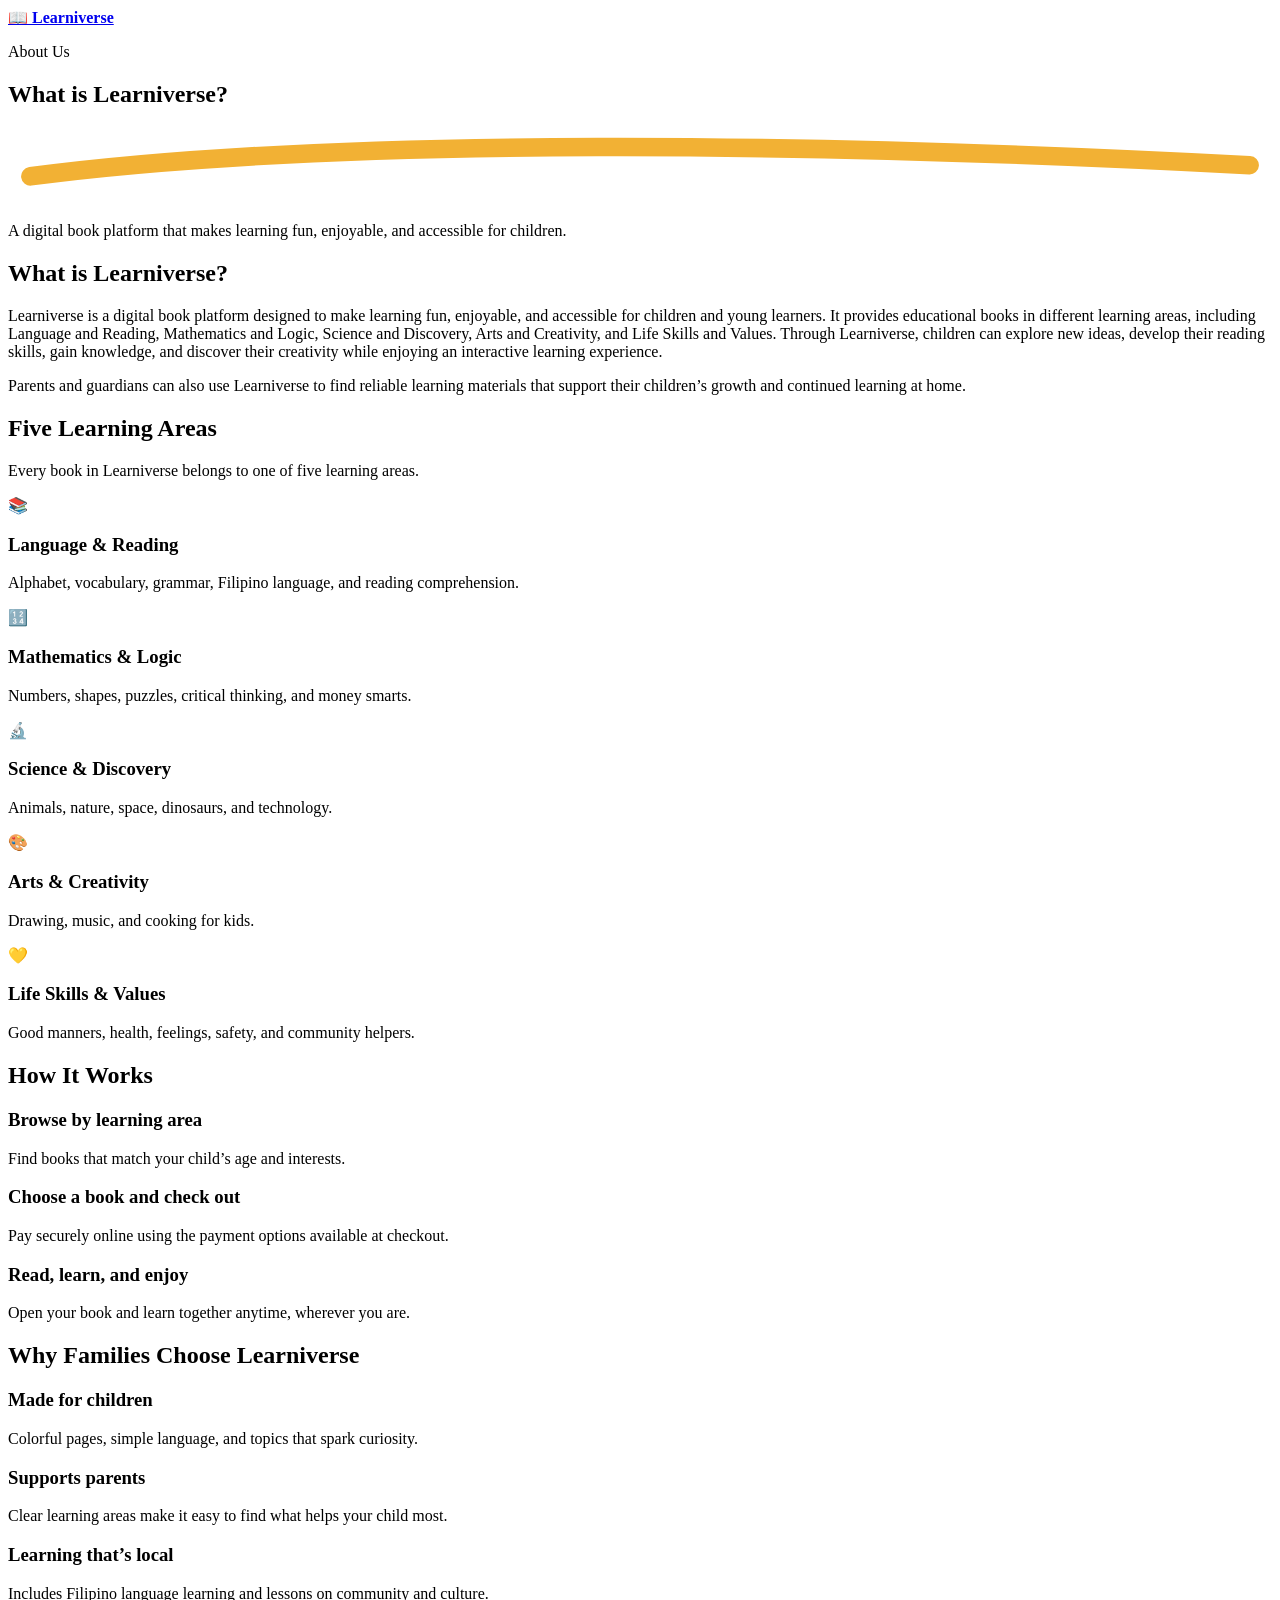
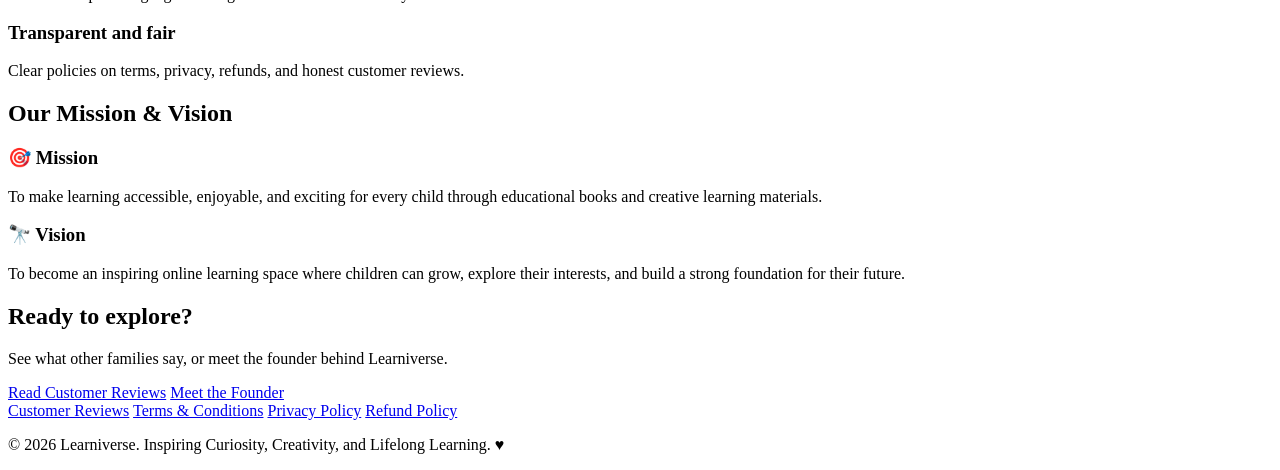
==== about-learniverse.html @ bcce8933 "Add files via upload" ====
<!DOCTYPE html>
<html lang="en">
<head>
  <meta charset="UTF-8">
  <meta name="viewport" content="width=device-width, initial-scale=1">
  <title>What is Learniverse – Learniverse</title>
  <meta name="description" content="A digital book platform that makes learning fun, enjoyable, and accessible for children.">
  <link rel="icon" type="image/png" href="../IMAGES/LOOGO.png">
  <link rel="preconnect" href="https://fonts.googleapis.com">
  <link href="https://fonts.googleapis.com/css2?family=Nunito:wght@500;700;800&family=Playfair+Display:wght@700;800&display=swap" rel="stylesheet">
   <link rel="stylesheet" href="../CSS/style.css">
   <link rel="stylesheet" href="../CSS/pages.css">
   
</head>
<body>

  <header class="topbar">
    <div class="nav-pill">
      <a href="profile.html" class="brand">
        <img src="../IMAGES/LOOGO.png" alt="Learniverse logo"
             onerror="this.replaceWith(Object.assign(document.createElement('span'),{className:'fallback',textContent:'📖'}))">
        <strong>Learniverse</strong>
      </a>
    </div>
    </div>
  </header>

  <main class="wrap">
    <section class="hero">
      <p class="eyebrow">About Us</p>
      <h1>What is Learniverse?</h1>
      <svg class="swoosh" viewBox="0 0 340 20" aria-hidden="true"><path d="M6 13 C 90 2, 220 4, 334 10" stroke="#f2b134" stroke-width="5" fill="none" stroke-linecap="round"/></svg>
      <p class="lead">A digital book platform that makes learning fun, enjoyable, and accessible for children.</p>
      
    </section>

    <section class="card">
      <h2>What is Learniverse?</h2>
      <p>
        Learniverse is a digital book platform designed to make learning fun, enjoyable, and 
    accessible for children and young learners. It provides educational books in different 
    learning areas, including Language and Reading, Mathematics and Logic, Science and 
    Discovery, Arts and Creativity, and Life Skills and Values. Through Learniverse, 
    children can explore new ideas, develop their reading skills, gain knowledge, and 
    discover their creativity while enjoying an interactive learning experience.
      </p>
      <p>
        Parents and guardians can also use Learniverse to find reliable learning materials that support their
        children’s growth and continued learning at home.
      </p>
    </section>

    <section class="card">
      <h2>Five Learning Areas</h2>
      <p>Every book in Learniverse belongs to one of five learning areas.</p>
      <div class="grid">
        <div class="tile" style="--c:#ff7a59"><span class="ico">📚</span><h3>Language &amp; Reading</h3><p>Alphabet, vocabulary, grammar, Filipino language, and reading comprehension.</p></div>
        <div class="tile" style="--c:#f2b134"><span class="ico">🔢</span><h3>Mathematics &amp; Logic</h3><p>Numbers, shapes, puzzles, critical thinking, and money smarts.</p></div>
        <div class="tile" style="--c:#0f8b8d"><span class="ico">🔬</span><h3>Science &amp; Discovery</h3><p>Animals, nature, space, dinosaurs, and technology.</p></div>
        <div class="tile" style="--c:#0b3a42"><span class="ico">🎨</span><h3>Arts &amp; Creativity</h3><p>Drawing, music, and cooking for kids.</p></div>
        <div class="tile" style="--c:#3fbf9f"><span class="ico">💛</span><h3>Life Skills &amp; Values</h3><p>Good manners, health, feelings, safety, and community helpers.</p></div>
      </div>
    </section>

    <section class="card">
      <h2>How It Works</h2>
      <div class="steps">
        <div class="step"><div><h3>Browse by learning area</h3><p>Find books that match your child’s age and interests.</p></div></div>
        <div class="step"><div><h3>Choose a book and check out</h3><p>Pay securely online using the payment options available at checkout.</p></div></div>
        <div class="step"><div><h3>Read, learn, and enjoy</h3><p>Open your book and learn together anytime, wherever you are.</p></div></div>
      </div>
    </section>

    <section class="card">
      <h2>Why Families Choose Learniverse</h2>
      <div class="two">
        <div class="box"><h3>Made for children</h3><p>Colorful pages, simple language, and topics that spark curiosity.</p></div>
        <div class="box"><h3>Supports parents</h3><p>Clear learning areas make it easy to find what helps your child most.</p></div>
        <div class="box"><h3>Learning that’s local</h3><p>Includes Filipino language learning and lessons on community and culture.</p></div>
        <div class="box"><h3>Transparent and fair</h3><p>Clear policies on terms, privacy, refunds, and honest customer reviews.</p></div>
      </div>
    </section>

    <section class="card">
      <h2>Our Mission &amp; Vision</h2>
      <div class="two">
        <div class="box"><h3>🎯 Mission</h3><p>To make learning accessible, enjoyable, and exciting for every child through educational books and creative learning materials.</p></div>
        <div class="box"><h3>🔭 Vision</h3><p>To become an inspiring online learning space where children can grow, explore their interests, and build a strong foundation for their future.</p></div>
      </div>
    </section>

    <section class="card cta">
      <h2>Ready to explore?</h2>
      <p>See what other families say, or meet the founder behind Learniverse.</p>
      <a class="btn primary" href="reviews.html">Read Customer Reviews</a>
      <a class="btn soft" href="profile.html">Meet the Founder</a>
    </section>

  </main>

  <footer class="site-footer">
    <div class="foot-links">
      <a href="reviews.html">Customer Reviews</a>
      <a href="terms.html">Terms &amp; Conditions</a>
      <a href="privacy.html">Privacy Policy</a>
      <a href="refund.html">Refund Policy</a>
    </div>
    <p>© 2026 Learniverse. Inspiring Curiosity, Creativity, and Lifelong Learning. ♥</p>
  </footer>
 <script src="../JS/auth.js"></script>
</body>
</html>
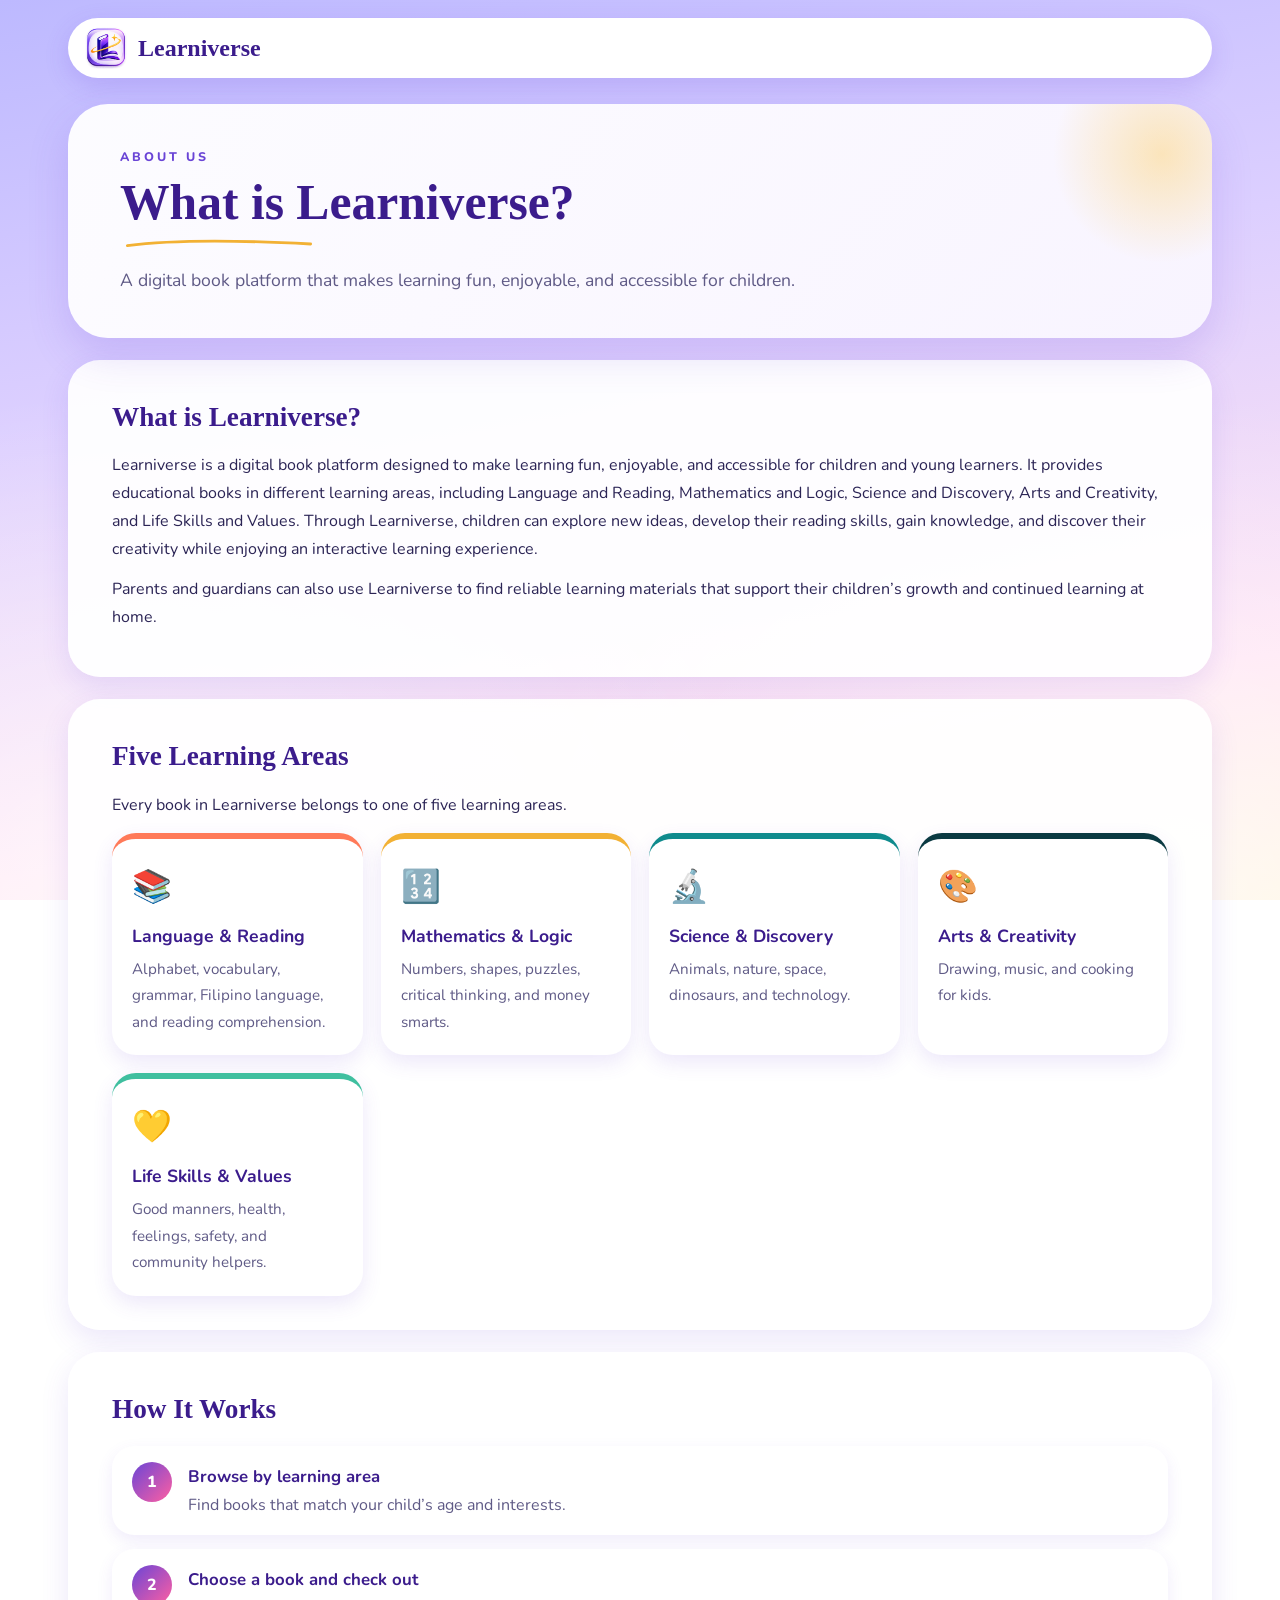
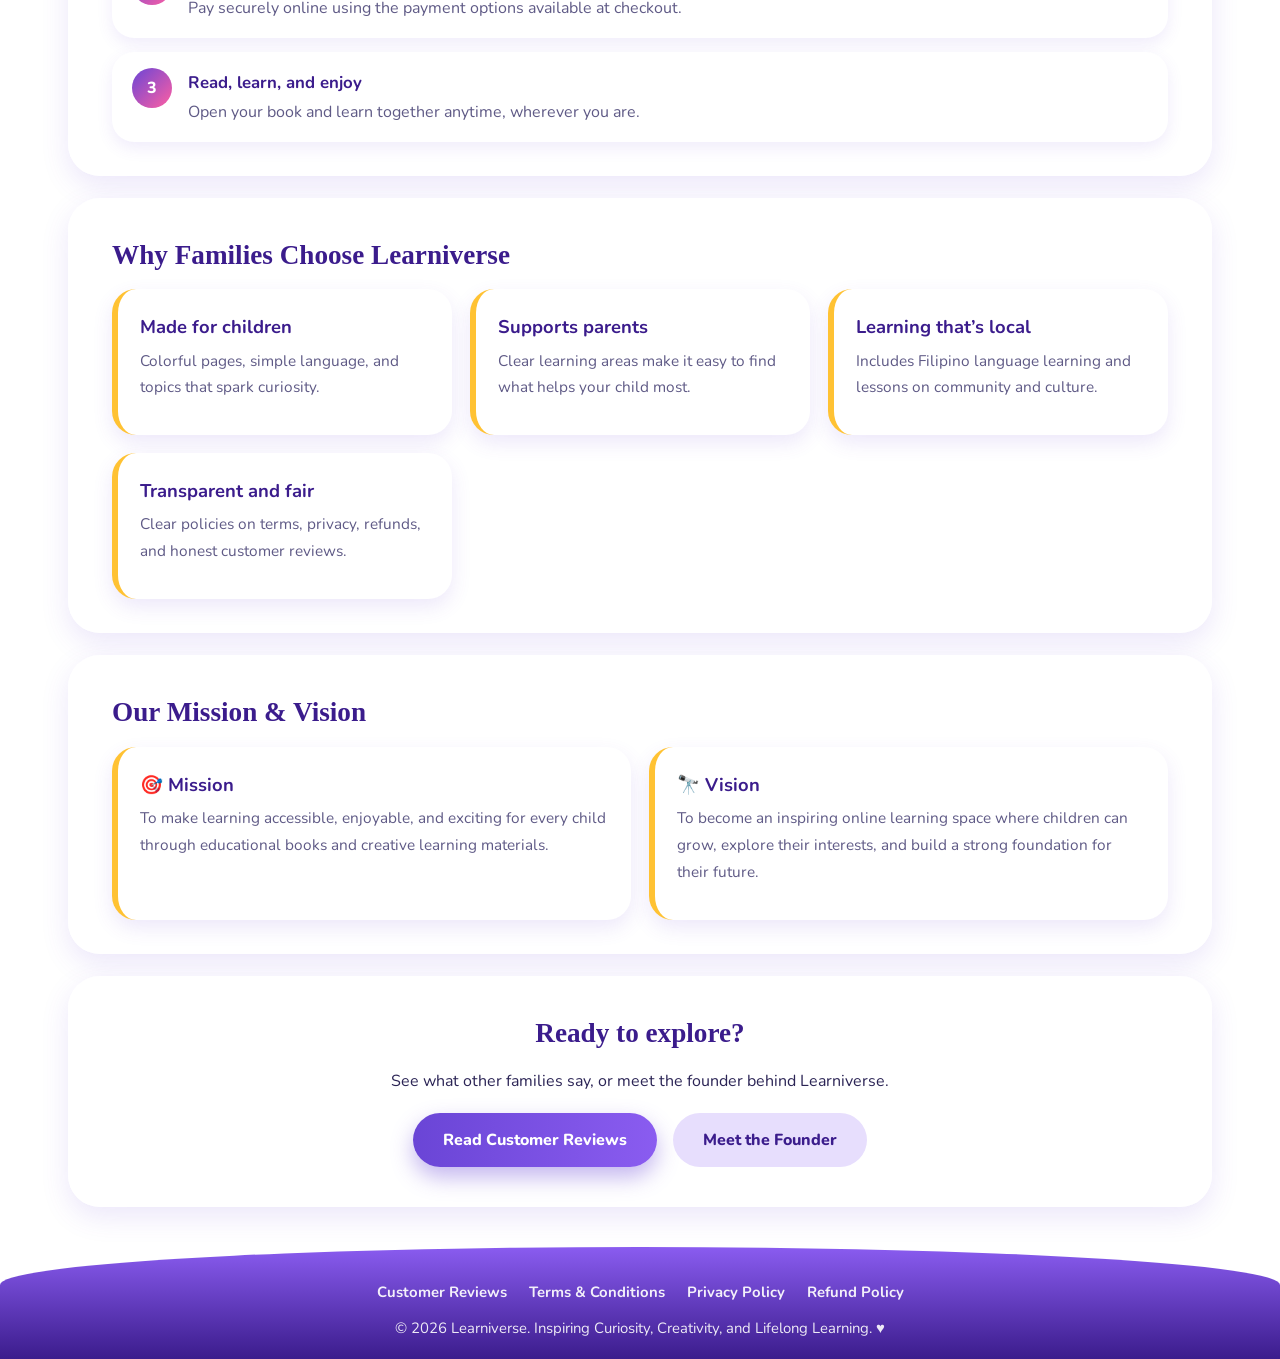
==== commit b450dab1: "Refactor HTML structure and resource paths Updated the HTML structure and paths for resources in the" ====
--- a/about-learniverse.html
+++ b/about-learniverse.html
@@ -5,19 +5,18 @@
   <meta name="viewport" content="width=device-width, initial-scale=1">
   <title>What is Learniverse – Learniverse</title>
   <meta name="description" content="A digital book platform that makes learning fun, enjoyable, and accessible for children.">
-  <link rel="icon" type="image/png" href="../IMAGES/LOOGO.png">
+  <link rel="icon" href="LOOGO.png">
   <link rel="preconnect" href="https://fonts.googleapis.com">
   <link href="https://fonts.googleapis.com/css2?family=Nunito:wght@500;700;800&family=Playfair+Display:wght@700;800&display=swap" rel="stylesheet">
-   <link rel="stylesheet" href="../CSS/style.css">
-   <link rel="stylesheet" href="../CSS/pages.css">
-   
+  <link rel="stylesheet" href="style.css">
+  <link rel="stylesheet" href="pages.css">
 </head>
 <body>
 
   <header class="topbar">
     <div class="nav-pill">
       <a href="profile.html" class="brand">
-        <img src="../IMAGES/LOOGO.png" alt="Learniverse logo"
+        <img src="LOOGO.png" alt="Learniverse logo"
              onerror="this.replaceWith(Object.assign(document.createElement('span'),{className:'fallback',textContent:'📖'}))">
         <strong>Learniverse</strong>
       </a>
@@ -107,6 +106,6 @@
     </div>
     <p>© 2026 Learniverse. Inspiring Curiosity, Creativity, and Lifelong Learning. ♥</p>
   </footer>
- <script src="../JS/auth.js"></script>
+ <script src="auth.js"></script>
 </body>
-</html>+</html>
--- a/style.css
+++ b/style.css
@@ -0,0 +1,448 @@
+:root {
+  --deep: #3b1c8c;
+  --purple: #6a45d6;
+  --violet: #7c4ddb;
+  --lav: #e7defd;
+  --lav2: #f3eeff;
+  --text: #2b2455;
+  --muted: #6d5a86;
+  --yellow: #ffc233;
+  --pink: #ff5fa2;
+}
+
+* { box-sizing: border-box; }
+html { scroll-behavior: smooth; }
+
+body {
+  margin: 0; min-height: 100vh;
+  display: flex; flex-direction: column;
+  font-family: "Nunito", "Trebuchet MS", "Segoe UI", Arial, sans-serif;
+  color: var(--text); line-height: 1.6;
+  background:
+    radial-gradient(ellipse at 10% 100%, #ffffffaa 0, transparent 40%),
+    radial-gradient(ellipse at 90% 100%, #ffffffaa 0, transparent 40%),
+    linear-gradient(170deg, #bdb9ff 0%, #dccfff 38%, #ffe3f3 78%, #fff1d9 100%);
+  background-attachment: fixed;
+  overflow-x: hidden;
+}
+svg { fill: none; stroke: currentColor; stroke-width: 2; stroke-linecap: round; stroke-linejoin: round; }
+
+/* ===== Top bar ===== */
+.topbar { display: flex; align-items: center; gap: 18px; max-width: 1400px; width: 100%; margin: 18px auto 0; padding: 0 18px; }
+.nav-pill {
+  flex: 1; display: flex; align-items: center; justify-content: space-between; gap: 14px;
+  background: #fff; border-radius: 999px; padding: 8px 26px 8px 18px;
+  box-shadow: 0 8px 24px rgba(106, 69, 214, .18);
+}
+.brand { display: flex; align-items: center; gap: 12px; text-decoration: none; color: var(--deep); }
+.brand img { height: 52px; width: auto; }
+.logo-fallback { font-size: 2.2rem; }
+.brand-text { display: flex; flex-direction: column; line-height: 1.1; }
+.brand-text strong { font-size: 1.7rem; font-weight: 800; color: var(--deep); }
+.brand-text small { font-size: .8rem; font-weight: 700; color: var(--purple); }
+.brand-text i { font-style: normal; margin: 0 3px; color: var(--muted); }
+
+
+/* ===== Main Navigation ===== */
+.tabs {
+  display: flex;
+  align-items: center;
+  gap: 4px;
+}
+
+.tabs a {
+  display: flex;
+  align-items: center;
+  justify-content: center;
+  text-decoration: none;
+  font: inherit;
+  font-weight: 800;
+  font-size: .98rem;
+  color: var(--deep);
+  padding: 12px 18px;
+  border-radius: 999px;
+  transition: background .2s, transform .15s;
+  white-space: nowrap;
+}
+
+.tabs a:hover {
+  background: var(--lav2);
+  transform: translateY(-1px);
+}
+
+.tabs a.active {
+  background: var(--lav);
+  color: var(--purple);
+}
+
+
+.avatar-btn {
+  flex: 0 0 auto; width: 66px; height: 66px; border-radius: 50%; cursor: pointer;
+  border: 6px solid #cdc2ff; background: var(--purple); color: #fff;
+  display: flex; align-items: center; justify-content: center;
+  box-shadow: 0 8px 20px rgba(106, 69, 214, .3);
+}
+.avatar-btn svg { width: 28px; height: 28px; fill: #fff; }
+
+/* ===== Stage + cards ===== */
+.stage { position: relative; flex: 1; max-width: 1400px; width: 100%; margin: 26px auto 0; padding: 0 56px; }
+
+.panel {
+  display: none; position: relative; z-index: 2;
+  min-height: 540px;
+  background: linear-gradient(135deg, #ffffffee, #f7f1ffee);
+  border-radius: 46px; padding: 44px 64px 74px;
+  box-shadow: 0 18px 44px rgba(106, 69, 214, .2);
+}
+.panel.active { display: block; animation: slideIn .5s ease; }
+.panel.back.active { animation: slideBack .5s ease; }
+@keyframes slideIn   { from { opacity: 0; transform: translateX(46px); }  to { opacity: 1; transform: none; } }
+@keyframes slideBack { from { opacity: 0; transform: translateX(-46px); } to { opacity: 1; transform: none; } }
+
+h1, h2, h3 { color: var(--deep); margin: 0; }
+h2 { font-size: 2.3rem; font-weight: 800; }
+.swoosh { display: block; width: 300px; max-width: 80%; height: 18px; stroke: none; margin: -4px 0 14px 8px; }
+.swoosh.sm { width: 170px; margin-bottom: 18px; }
+.intro { color: var(--muted); font-size: 1.08rem; margin: 0 0 22px; max-width: 640px; }
+
+/* ===== Home ===== */
+.panel.home { padding-left: 175px; padding-right: 28px; }
+.home-grid { display: grid; grid-template-columns: minmax(0, 1fr) 530px; gap: 10px; align-items: center; }
+.hello {
+  display: inline-block; margin: 0 0 6px; padding: 8px 22px; border-radius: 999px;
+  background: linear-gradient(90deg, #e4d9ff, #f3ecff);
+  font-size: 1.5rem; font-weight: 800; color: var(--deep);
+  box-shadow: 0 6px 14px rgba(106, 69, 214, .15);
+}
+.wave { display: inline-block; transform-origin: 70% 70%; animation: wave 2.4s ease-in-out infinite; }
+@keyframes wave { 0%,60%,100% { transform: rotate(0); } 10%,30% { transform: rotate(16deg); } 20%,40% { transform: rotate(-10deg); } 50% { transform: rotate(8deg); } }
+
+/* UNIQUE NAME DESIGN */
+.home-text h1 {
+  display: inline-block;
+  position: relative;
+  white-space: normal;
+  font-size: clamp(2.2rem, 3.5vw, 3.5rem);
+  font-weight: 900;
+  line-height: 1.15;
+  letter-spacing: -1.5px;
+  margin: 10px 0 20px;
+
+  background: linear-gradient(
+    110deg,
+    #35147e,
+    #7143db,
+    #a35bea
+  );
+
+  -webkit-background-clip: text;
+  background-clip: text;
+  color: transparent;
+
+  filter: drop-shadow(2px 3px 2px #6a45d620);
+}
+
+.home-text h1::after {
+  content: "";
+  position: absolute;
+  bottom: -12px;
+  left: 0;
+  width: 75%;
+  height: 6px;
+  border-radius: 20px;
+  background: linear-gradient(
+    90deg,
+    #ffc233,
+    #ff8bba,
+    transparent
+  );
+}
+.pill-row { display: flex; align-items: center; flex-wrap: wrap; gap: 14px; margin: 6px 0 18px; }
+.founder {
+  display: inline-flex; align-items: center; gap: 10px; margin: 0;
+  background: linear-gradient(90deg, #5b34c9, #8b5cf0); color: #fff;
+  padding: 10px 22px; border-radius: 999px; font-weight: 800; font-size: 1.05rem;
+  box-shadow: 0 8px 18px rgba(106, 69, 214, .35);
+}
+.founder svg { width: 22px; height: 22px; fill: #fff; stroke: #fff; }
+.place { margin: 0; font-weight: 700; color: var(--purple); }
+
+/* UNIQUE LEARNIVERSE DESCRIPTION CARD */
+.about {
+  position: relative;
+  font-size: 1.08rem;
+  line-height: 1.9;
+  color: #40336d;
+
+  max-width: 580px;
+  margin: 18px 0 18px;
+  padding: 22px 25px 22px 30px;
+
+  background: linear-gradient(
+    135deg,
+    #ffffffed,
+    #f1eaffed
+  );
+
+  border-left: 6px solid #8054e8;
+  border-radius: 8px 24px 24px 8px;
+
+  box-shadow:
+    0 8px 25px rgba(106, 69, 214, .12),
+    inset 0 0 15px rgba(255, 255, 255, .8);
+
+  transition: transform .3s ease, box-shadow .3s ease;
+}
+
+.about:hover {
+  transform: translateY(-4px);
+  box-shadow: 0 14px 30px rgba(106, 69, 214, .2);
+}
+.script {
+  display: flex; align-items: center; gap: 10px; margin: 0; padding-top: 14px;
+  border-top: 2px solid #e4dcf7; max-width: 560px;
+  font-family: "Dancing Script", "Brush Script MT", "Segoe Script", cursive;
+  font-size: 1.7rem; color: var(--purple); white-space: nowrap;
+}
+.script svg { width: 34px; height: 34px; flex: 0 0 auto; }
+
+/* photo area */
+.photo-stage { position: relative; display: flex; align-items: center; justify-content: center; min-height: 380px; }
+.ring-outer {
+  flex: 0 0 auto; aspect-ratio: 1; width: 310px; height: 310px; border-radius: 50%; padding: 14px;
+  background: #fff; border: 4px solid #d7c7ff; box-shadow: 0 0 0 10px #efe7ff, 0 16px 36px rgba(106, 69, 214, .3);
+  animation: floaty 5s ease-in-out infinite;
+}
+.ring-inner { width: 100%; height: 100%; border-radius: 50%; padding: 7px; background: conic-gradient(#8b5cf0, #c7a6ff, #6a45d6, #b58cff, #8b5cf0); animation: spin 10s linear infinite; }
+.photo { display: block; width: 100%; height: 100%; object-fit: cover; border-radius: 50%; border: 5px solid #fff; animation: spinRev 10s linear infinite; }
+.photo.fallback { display: flex; align-items: center; justify-content: center; font-size: 6rem; background: linear-gradient(135deg, #e7defd, #ffe3f3); }
+@keyframes spin    { to { transform: rotate(360deg); } }
+@keyframes spinRev { to { transform: rotate(-360deg); } }
+@keyframes floaty  { 0%,100% { transform: translateY(0); } 50% { transform: translateY(-10px); } }
+
+.cap { position: absolute; width: 150px; top: -30px; left: 2%; z-index: 4; stroke: none; fill: none; transform: rotate(-8deg); animation: floaty 4.5s ease-in-out infinite; }
+.plane { position: absolute; width: 110px; top: -14px; right: 0; z-index: 4; animation: fly 5s ease-in-out infinite; }
+@keyframes fly { 0%,100% { transform: translate(0,0) rotate(-4deg); } 50% { transform: translate(10px,-12px) rotate(4deg); } }
+
+.star { position: absolute; width: 30px; height: 30px; fill: var(--yellow); stroke: none; animation: twinkle 3s ease-in-out infinite; z-index: 3; }
+.s1 { top: 4%; left: 0; } .s2 { top: 22%; right: 20%; width: 22px; height: 22px; animation-delay: -1s; }
+.s3 { bottom: 8%; left: 6%; width: 36px; height: 36px; animation-delay: -2s; } .s4 { bottom: 4%; right: 32%; width: 20px; height: 20px; animation-delay: -.5s; }
+@keyframes twinkle { 0%,100% { transform: scale(.7) rotate(0); opacity: .5; } 50% { transform: scale(1.2) rotate(45deg); opacity: 1; } }
+
+.chips { display: flex; flex-direction: column; gap: 14px; z-index: 5; margin-left: 22px; }
+.chip {
+  white-space: nowrap; display: flex; align-items: center; gap: 12px; background: #fff; color: var(--deep);
+  padding: 11px 20px; border-radius: 999px; font-weight: 800; font-size: .98rem;
+  box-shadow: 0 8px 18px rgba(106, 69, 214, .22); animation: bob 4.5s ease-in-out infinite;
+}
+.chip:nth-child(2) { animation-delay: -1.5s; } .chip:nth-child(3) { animation-delay: -3s; }
+.chip svg { width: 26px; height: 26px; color: var(--purple); fill: #d8c9ff; }
+@keyframes bob { 0%,100% { transform: translateX(0); } 50% { transform: translateX(-8px); } }
+
+/* ===== Other pages ===== */
+.cards { display: grid; gap: 18px; }
+.cards.five { grid-template-columns: repeat(auto-fit, minmax(190px, 1fr)); }
+.cards.four { grid-template-columns: repeat(auto-fit, minmax(220px, 1fr)); }
+.cards article {
+  background: #fff; border-radius: 26px; padding: 22px 20px; border-top: 6px solid var(--c, var(--purple));
+  box-shadow: 0 10px 22px rgba(106, 69, 214, .13); transition: transform .2s, box-shadow .2s;
+}
+.cards article:hover { transform: translateY(-6px); box-shadow: 0 16px 28px rgba(106, 69, 214, .22); }
+.ico { display: block; font-size: 2.2rem; margin-bottom: 6px; }
+.cards h3, .box h3 { font-size: 1.15rem; margin-bottom: 4px; }
+.cards p, .box p { margin: 0; color: var(--muted); font-size: .96rem; }
+
+.timeline { display: grid; gap: 16px; max-width: 680px; }
+.tl { display: flex; gap: 16px; align-items: center; background: #fff; border-radius: 24px; padding: 16px 20px; box-shadow: 0 8px 18px rgba(106, 69, 214, .12); }
+.tl-dot { flex: 0 0 auto; width: 42px; height: 42px; border-radius: 50%; background: linear-gradient(135deg, #7c4ddb, #ff5fa2); color: #fff; font-weight: 800; display: flex; align-items: center; justify-content: center; }
+.tl h3 { font-size: 1.1rem; } .tl p { margin: 0; color: var(--muted); }
+
+.two-col { display: grid; grid-template-columns: repeat(auto-fit, minmax(280px, 1fr)); gap: 20px; }
+.box { background: #fff; border-radius: 28px; padding: 26px; box-shadow: 0 10px 22px rgba(106, 69, 214, .13); border-left: 6px solid var(--yellow); }
+
+.panel.contact { text-align: center; }
+.panel.contact .swoosh { margin-left: auto; margin-right: auto; }
+.panel.contact .intro { margin-left: auto; margin-right: auto; }
+
+/* ===== Buttons ===== */
+.btn {
+  display: inline-flex; align-items: center; justify-content: center; gap: 10px; cursor: pointer;
+  border: 0; font: inherit; font-weight: 800; font-size: 1.15rem; text-decoration: none;
+  padding: 14px 36px; border-radius: 999px; transition: transform .15s, box-shadow .2s;
+}
+.btn svg { width: 22px; height: 22px; }
+.btn:hover { transform: translateY(-2px); }
+.btn.primary { background: linear-gradient(90deg, #6a3fd6, #8d5cf5); color: #fff; box-shadow: 0 10px 22px rgba(106, 69, 214, .4); }
+.btn.soft { background: var(--lav); color: var(--deep); }
+.btn:disabled { opacity: .45; cursor: default; transform: none; }
+.panel.contact .btn { margin: 6px; }
+
+/* ===== Controls ===== */
+.controls {
+  position: sticky; bottom: 14px; z-index: 6;
+  display: flex; align-items: center; justify-content: space-between; gap: 16px;
+  max-width: 1260px; width: calc(100% - 36px); margin: -46px auto 0;
+  background: #fff; border-radius: 40px; padding: 16px 38px;
+  box-shadow: 0 14px 34px rgba(106, 69, 214, .28);
+}
+.mid { display: flex; flex-direction: column; align-items: center; gap: 4px; }
+.dots { display: flex; align-items: center; }
+.dots button {
+  position: relative; width: 14px; height: 14px; padding: 0; border: 0; border-radius: 50%;
+  background: #cfc8e4; cursor: pointer; margin-right: 46px; transition: transform .2s, background .3s;
+}
+.dots button:last-child { margin-right: 0; }
+.dots button:not(:last-child)::after { content: ""; position: absolute; left: 100%; top: 50%; width: 46px; height: 3px; margin-top: -1.5px; background: #ddd7ee; }
+.dots button.done { background: var(--violet); }
+.dots button.done::after { background: var(--violet); }
+.dots button.current { background: var(--purple); transform: scale(1.5); }
+.counter { font-weight: 800; color: var(--deep); font-size: 1.05rem; }
+
+/* ===== Footer ===== */
+.site-footer {
+  position: relative; margin-top: 30px; padding: 30px 16px 16px; text-align: center; color: #fff; font-size: .95rem;
+  background: linear-gradient(180deg, #8a5cf0, #5b2fc9);
+  border-radius: 50% 50% 0 0 / 38px 38px 0 0;
+}
+.site-footer p { margin: 0; }
+.foot-book { position: absolute; top: -18px; left: 50%; transform: translateX(-50%); font-size: 1.8rem; background: #fff; border-radius: 50%; width: 46px; height: 46px; display: flex; align-items: center; justify-content: center; box-shadow: 0 6px 14px rgba(0,0,0,.2); }
+
+
+/* ===== Decorations ===== */
+.castle {
+    position: absolute;
+    left: 6px;
+    top: 38px;
+    width: 120px;
+    z-index: 1;
+    opacity: .5;
+}
+
+/* Boy and Girl inside the white panel */
+.kid {
+    position: absolute;
+    z-index: 4;
+    bottom: 70px;
+    height: auto;
+    object-fit: contain;
+    pointer-events: none;
+    transition: opacity .3s;
+}
+
+/* Boy - Left Side */
+.boy {
+    left: 60px;
+    width: 190px;
+}
+
+/* Girl - Right Side */
+.girl {
+    right: 60px;
+    width: 200px;
+}
+
+/* Hide characters on other pages */
+.stage:has(.panel.home:not(.active)) .castle,
+.stage:has(.panel.home:not(.active)) .kid {
+    opacity: 0;
+}
+
+/* Keep characters visible on smaller screens */
+@media (max-width: 1080px) {
+    .kid {
+        display: block;
+    }
+
+    .boy {
+        width: 125px;
+        left: -5px;
+    }
+
+    .girl {
+        width: 145px;
+        right: -5px;
+    }
+}
+
+
+/* ===== Small screens ===== */
+@media (max-width: 1080px) {
+  .home-text h1, .script { white-space: normal; }
+  .panel.home { padding-left: 32px; padding-right: 32px; }
+  .home-grid { grid-template-columns: 1fr; text-align: center; }
+  .tabs a {
+  padding: 9px 10px;
+  font-size: .85rem;
+}
+  .stage { padding: 0 20px; }
+  .panel { padding: 36px 32px 70px; }
+  .kid {
+    display: block;
+    bottom: 70px;
+}
+
+.boy {
+    width: 110px;
+    left: 10px;
+}
+
+.girl {
+    width: 120px;
+    right: 10px;
+}
+
+.castle {
+    display: none;
+}
+}
+@media (max-width: 820px) {
+  .home-grid { grid-template-columns: 1fr; text-align: center; }
+  .pill-row, .script { justify-content: center; }
+  .about, .script { margin-left: auto; margin-right: auto; }
+  .swoosh { margin-left: auto; margin-right: auto; }
+  .chips { margin-left: 0; flex-direction: row; flex-wrap: wrap; justify-content: center; margin-top: 18px; }
+  .photo-stage { flex-direction: column; min-height: 0; }
+  .ring-outer { width: 260px; height: 260px; }
+  .cap { width: 110px; left: 12%; } .plane { width: 80px; right: 4%; }
+  .brand-text small { display: none; }
+}
+@media (max-width: 560px) {
+  .topbar { gap: 8px; padding: 0 10px; }
+  .avatar-btn { display: none; }
+  .nav-pill { padding: 6px 12px; }
+  .brand-text strong { font-size: 1.25rem; }
+  .brand img { height: 38px; }
+  .panel { padding: 28px 18px 66px; border-radius: 32px; }
+  .controls { padding: 12px 14px; }
+  .btn { padding: 12px 20px; font-size: 1rem; }
+  .dots button { margin-right: 18px; } .dots button:not(:last-child)::after { width: 18px; }
+  .tabs {
+  flex-wrap: wrap;
+  justify-content: center;
+}
+
+.tabs a {
+  font-size: .75rem;
+  padding: 7px 9px;
+}
+}
+@media (prefers-reduced-motion: reduce) { * { animation: none !important; } }
+
+@media (max-width: 820px) {
+  .home-text h1 {
+    font-size: 2.3rem;
+    text-align: center;
+  }
+
+  .home-text h1::after {
+    left: 50%;
+    transform: translateX(-50%);
+  }
+
+  .about {
+    text-align: left;
+    font-size: 1rem;
+    padding: 18px 20px;
+    line-height: 1.8;
+  }
+}
--- a/pages.css
+++ b/pages.css
@@ -0,0 +1,740 @@
+
+:root {
+  --deep: #3b1c8c;
+  --purple: #6a45d6;
+  --violet: #7c4ddb;
+  --lav: #e7defd;
+  --lav2: #f3eeff;
+  --text: #2b2455;
+  --muted: #5f5a86;
+  --yellow: #ffc233;
+  --pink: #ff5fa2;
+
+  /* Additional theme variables */
+  --teal: #6a45d6;
+  --teal2: #7c4ddb;
+  --tint: #e7defd;
+  --tint2: #f3eeff;
+  --gold: #ffc233;
+  --coral: #ff5fa2;
+  --line: #e4dcf7;
+}
+
+* {
+  box-sizing: border-box;
+}
+
+html {
+  scroll-behavior: smooth;
+  scroll-padding-top: 24px;
+}
+
+body {
+  margin: 0;
+  min-height: 100vh;
+  display: flex;
+  flex-direction: column;
+  font-family: "Nunito", "Trebuchet MS", "Segoe UI", Arial, sans-serif;
+  color: var(--text);
+  line-height: 1.75;
+  background:
+    radial-gradient(ellipse at 10% 100%, #ffffffaa 0, transparent 40%),
+    radial-gradient(ellipse at 90% 100%, #ffffffaa 0, transparent 40%),
+    linear-gradient(170deg, #bdb9ff 0%, #dccfff 38%, #ffe3f3 78%, #fff1d9 100%);
+  background-attachment: fixed;
+}
+
+h1, h2, h3 {
+  color: var(--deep);
+  margin: 0;
+}
+
+h1, h2, .brand strong {
+  font-family: "Playfair Display", Georgia, "Times New Roman", serif;
+}
+
+a {
+  color: var(--purple);
+}
+
+/* TOP BAR */
+.topbar {
+  max-width: 1180px;
+  width: 100%;
+  margin: 18px auto 0;
+  padding: 0 18px;
+}
+
+.nav-pill {
+  display: flex;
+  align-items: center;
+  justify-content: space-between;
+  gap: 14px;
+  background: #fff;
+  border-radius: 999px;
+  padding: 8px 22px 8px 16px;
+  box-shadow: 0 8px 24px rgba(106, 69, 214, .18);
+}
+
+.brand {
+  display: flex;
+  align-items: center;
+  gap: 10px;
+  text-decoration: none;
+  color: var(--deep);
+  flex: 0 0 auto;
+}
+
+.brand img {
+  height: 44px;
+}
+
+.brand .fallback {
+  font-size: 1.9rem;
+}
+
+.brand strong {
+  font-size: 1.5rem;
+}
+
+.links {
+  display: flex;
+  gap: 2px;
+  overflow-x: auto;
+  scrollbar-width: none;
+}
+
+.links::-webkit-scrollbar {
+  display: none;
+}
+
+.links a {
+  white-space: nowrap;
+  text-decoration: none;
+  color: var(--deep);
+  font-weight: 700;
+  font-size: .93rem;
+  padding: 9px 15px;
+  border-radius: 999px;
+  transition: background .2s;
+}
+
+.links a:hover {
+  background: var(--lav2);
+}
+
+.links a.active {
+  background: var(--lav);
+}
+
+/* PAGE HERO */
+.wrap {
+  flex: 1;
+  max-width: 1180px;
+  width: 100%;
+  margin: 26px auto 0;
+  padding: 0 18px;
+}
+
+.hero {
+  background: linear-gradient(135deg, #fffffff2, #f8f4ff);
+  border-radius: 40px;
+  padding: 42px 52px;
+  box-shadow: 0 16px 40px rgba(106, 69, 214, .18);
+  position: relative;
+  overflow: hidden;
+}
+
+.hero::after {
+  content: "";
+  position: absolute;
+  right: -60px;
+  top: -60px;
+  width: 220px;
+  height: 220px;
+  border-radius: 50%;
+  background: radial-gradient(circle, #ffc23355, transparent 70%);
+}
+
+.eyebrow {
+  margin: 0 0 6px;
+  color: var(--purple);
+  font-weight: 800;
+  letter-spacing: 3px;
+  text-transform: uppercase;
+  font-size: .78rem;
+}
+
+.hero h1 {
+  font-size: clamp(2rem, 4.5vw, 3.1rem);
+  line-height: 1.15;
+}
+
+.swoosh {
+  display: block;
+  width: 190px;
+  height: 18px;
+  margin: 4px 0 12px 4px;
+}
+
+.hero p.lead {
+  max-width: 720px;
+  color: var(--muted);
+  font-size: 1.1rem;
+  margin: 0;
+}
+
+.updated {
+  margin-top: 12px !important;
+  font-size: .9rem !important;
+  color: var(--purple) !important;
+  font-weight: 700;
+}
+
+/* GENERIC CARDS / SECTIONS */
+.card {
+  background: #fffffff2;
+  border-radius: 32px;
+  padding: 34px 44px;
+  margin-top: 22px;
+  box-shadow: 0 10px 28px rgba(106, 69, 214, .13);
+}
+
+.card h2 {
+  font-size: 1.7rem;
+  margin-bottom: 10px;
+}
+
+.card p {
+  margin: 0 0 12px;
+}
+
+.grid {
+  display: grid;
+  gap: 18px;
+  grid-template-columns: repeat(auto-fit, minmax(210px, 1fr));
+  margin-top: 14px;
+}
+
+.tile {
+  background: #fff;
+  border-radius: 24px;
+  padding: 20px;
+  border-top: 6px solid var(--c, var(--purple));
+  box-shadow: 0 8px 20px rgba(106, 69, 214, .12);
+  transition: transform .2s;
+}
+
+.tile:hover {
+  transform: translateY(-5px);
+}
+
+.tile .ico {
+  font-size: 2rem;
+  display: block;
+}
+
+.tile h3 {
+  font-size: 1.1rem;
+  margin: 4px 0;
+}
+
+.tile p {
+  color: var(--muted);
+  font-size: .95rem;
+  margin: 0;
+}
+
+.steps {
+  counter-reset: s;
+  display: grid;
+  gap: 14px;
+  margin-top: 12px;
+}
+
+.step {
+  display: flex;
+  gap: 16px;
+  align-items: flex-start;
+  background: #fff;
+  border-radius: 22px;
+  padding: 16px 20px;
+  box-shadow: 0 6px 16px rgba(106, 69, 214, .1);
+}
+
+.step::before {
+  counter-increment: s;
+  content: counter(s);
+  flex: 0 0 auto;
+  width: 40px;
+  height: 40px;
+  border-radius: 50%;
+  background: linear-gradient(135deg, var(--purple), var(--pink));
+  color: #fff;
+  font-weight: 800;
+  display: flex;
+  align-items: center;
+  justify-content: center;
+}
+
+.step h3 {
+  font-size: 1.05rem;
+}
+
+.step p {
+  margin: 0;
+  color: var(--muted);
+}
+
+.two {
+  display: grid;
+  gap: 18px;
+  grid-template-columns: repeat(auto-fit, minmax(280px, 1fr));
+}
+
+.box {
+  background: #fff;
+  border-left: 6px solid var(--yellow);
+  border-radius: 24px;
+  padding: 22px;
+  box-shadow: 0 8px 20px rgba(106, 69, 214, .12);
+}
+
+.btn {
+  display: inline-block;
+  border: 0;
+  cursor: pointer;
+  font: inherit;
+  font-weight: 800;
+  text-decoration: none;
+  padding: 13px 30px;
+  border-radius: 999px;
+  transition: transform .15s;
+}
+
+.btn:hover {
+  transform: translateY(-2px);
+}
+
+.btn.primary {
+  background: linear-gradient(90deg, #6a45d6, #8a5cf0);
+  color: #fff;
+  box-shadow: 0 10px 22px rgba(106, 69, 214, .4);
+}
+
+.btn.soft {
+  background: var(--lav);
+  color: var(--deep);
+}
+
+.cta {
+  text-align: center;
+}
+
+.cta .btn {
+  margin: 6px;
+}
+
+/* LEGAL PAGES */
+.legal {
+  display: grid;
+  grid-template-columns: 250px 1fr;
+  gap: 22px;
+  margin-top: 22px;
+  align-items: start;
+}
+
+.toc {
+  position: sticky;
+  top: 18px;
+  background: #fffffff2;
+  border-radius: 28px;
+  padding: 22px 22px 18px;
+  box-shadow: 0 10px 28px rgba(106, 69, 214, .13);
+}
+
+.toc h3 {
+  font-size: 1rem;
+  margin-bottom: 8px;
+}
+
+.toc ol {
+  margin: 0;
+  padding-left: 20px;
+  font-size: .92rem;
+}
+
+.toc a {
+  text-decoration: none;
+  color: var(--muted);
+  font-weight: 700;
+}
+
+.toc a:hover {
+  color: var(--purple);
+}
+
+.legal .doc {
+  background: #fffffff2;
+  border-radius: 32px;
+  padding: 36px 44px;
+  box-shadow: 0 10px 28px rgba(106, 69, 214, .13);
+}
+
+.doc section {
+  margin-bottom: 26px;
+}
+
+.doc h2 {
+  font-size: 1.4rem;
+  margin-bottom: 6px;
+}
+
+.doc p, .doc li {
+  color: #443b68;
+}
+
+.doc ul {
+  padding-left: 22px;
+  margin: 6px 0 12px;
+}
+
+.doc li {
+  margin-bottom: 4px;
+}
+
+.fill {
+  background: #fff0b8;
+  color: #5b4300;
+  padding: 0 5px;
+  border-radius: 6px;
+  font-weight: 700;
+}
+
+.note {
+  background: var(--lav2);
+  border-left: 5px solid var(--purple);
+  border-radius: 14px;
+  padding: 12px 16px;
+  margin: 10px 0 14px;
+}
+
+/* REVIEWS */
+.rev-top {
+  display: grid;
+  grid-template-columns: 260px 1fr;
+  gap: 28px;
+  align-items: center;
+}
+
+.avg {
+  text-align: center;
+}
+
+.avg .num {
+  font-family: Georgia, serif;
+  font-size: 3.6rem;
+  font-weight: 700;
+  color: var(--deep);
+  line-height: 1;
+}
+
+.stars {
+  color: var(--yellow);
+  letter-spacing: 2px;
+  font-size: 1.3rem;
+  white-space: nowrap;
+}
+
+.stars .off {
+  color: #ded8eb;
+}
+
+.avg small {
+  display: block;
+  color: var(--muted);
+}
+
+.bars .row {
+  display: flex;
+  align-items: center;
+  gap: 10px;
+  font-size: .9rem;
+  margin: 3px 0;
+}
+
+.bars .label {
+  width: 46px;
+  color: var(--muted);
+  font-weight: 700;
+}
+
+.bars .track {
+  flex: 1;
+  height: 10px;
+  background: var(--line);
+  border-radius: 999px;
+  overflow: hidden;
+}
+
+.bars .fillbar {
+  height: 100%;
+  background: linear-gradient(90deg, var(--yellow), var(--pink));
+  border-radius: 999px;
+  width: 0;
+  transition: width .8s ease;
+}
+
+.bars .count {
+  width: 28px;
+  text-align: right;
+  color: var(--muted);
+}
+
+.banner {
+  background: #fff0b8;
+  color: #5b4300;
+  border-radius: 16px;
+  padding: 10px 16px;
+  font-weight: 700;
+  font-size: .92rem;
+  margin-top: 14px;
+}
+
+.toolbar {
+  display: flex;
+  justify-content: space-between;
+  align-items: center;
+  gap: 12px;
+  flex-wrap: wrap;
+  margin-bottom: 8px;
+}
+
+select, input[type=text], textarea {
+  font: inherit;
+  color: var(--text);
+  background: #fff;
+  border: 2px solid var(--line);
+  border-radius: 16px;
+  padding: 10px 14px;
+  width: 100%;
+}
+
+.toolbar select {
+  width: auto;
+}
+
+select:focus, input:focus, textarea:focus {
+  outline: none;
+  border-color: var(--purple);
+}
+
+.review {
+  background: #fff;
+  border-radius: 24px;
+  padding: 20px 24px;
+  margin-top: 14px;
+  box-shadow: 0 6px 16px rgba(106, 69, 214, .1);
+}
+
+.review header {
+  display: flex;
+  justify-content: space-between;
+  align-items: center;
+  gap: 10px;
+  flex-wrap: wrap;
+}
+
+.who {
+  font-weight: 800;
+  color: var(--deep);
+}
+
+.tag {
+  display: inline-block;
+  font-size: .72rem;
+  font-weight: 800;
+  padding: 2px 10px;
+  border-radius: 999px;
+  margin-left: 6px;
+  background: var(--lav);
+  color: var(--deep);
+}
+
+.tag.sample {
+  background: #fff0b8;
+  color: #5b4300;
+}
+
+.meta {
+  color: var(--muted);
+  font-size: .88rem;
+}
+
+.review p {
+  margin: 8px 0 0;
+}
+
+.empty {
+  text-align: center;
+  color: var(--muted);
+  padding: 24px;
+}
+
+form .field {
+  margin-bottom: 14px;
+}
+
+form label.t {
+  display: block;
+  font-weight: 800;
+  margin-bottom: 4px;
+  color: var(--deep);
+}
+
+.form-grid {
+  display: grid;
+  gap: 14px;
+  grid-template-columns: 1fr 1fr;
+}
+
+.starpick {
+  display: inline-flex;
+  flex-direction: row-reverse;
+  gap: 4px;
+}
+
+.starpick input {
+  position: absolute;
+  opacity: 0;
+  pointer-events: none;
+}
+
+.starpick label {
+  font-size: 2rem;
+  color: #ded8eb;
+  cursor: pointer;
+  line-height: 1;
+  transition: color .15s, transform .15s;
+}
+
+.starpick label:hover,
+.starpick label:hover ~ label,
+.starpick input:checked ~ label {
+  color: var(--yellow);
+}
+
+.starpick label:hover {
+  transform: scale(1.15);
+}
+
+.starpick input:focus-visible + label {
+  outline: 2px solid var(--purple);
+  border-radius: 6px;
+}
+
+.check {
+  display: flex;
+  gap: 10px;
+  align-items: flex-start;
+  font-size: .93rem;
+  color: var(--muted);
+}
+
+.check input {
+  margin-top: 6px;
+  accent-color: var(--purple);
+}
+
+.msg {
+  margin-top: 12px;
+  font-weight: 700;
+}
+
+.msg.err {
+  color: #b3261e;
+}
+
+.msg.ok {
+  color: #0b7a4a;
+}
+
+/* FOOTER */
+.site-footer {
+  position: relative;
+  margin-top: 40px;
+  padding: 32px 16px 18px;
+  text-align: center;
+  color: #fff;
+  font-size: .93rem;
+  background: linear-gradient(180deg, #8a5cf0, #3b1c8c);
+  border-radius: 50% 50% 0 0 / 38px 38px 0 0;
+}
+
+.foot-links {
+  display: flex;
+  justify-content: center;
+  flex-wrap: wrap;
+  gap: 6px 22px;
+  margin-bottom: 10px;
+}
+
+.site-footer a {
+  color: #fff;
+  text-decoration: none;
+  font-weight: 700;
+  opacity: .92;
+}
+
+.site-footer a:hover {
+  text-decoration: underline;
+  opacity: 1;
+}
+
+.site-footer p {
+  margin: 0;
+  opacity: .9;
+}
+
+/* RESPONSIVE DESIGN */
+@media (max-width: 860px) {
+  .legal {
+    grid-template-columns: 1fr;
+  }
+
+  .toc {
+    position: static;
+  }
+
+  .rev-top {
+    grid-template-columns: 1fr;
+  }
+
+  .form-grid {
+    grid-template-columns: 1fr;
+  }
+
+  .hero, .card, .legal .doc {
+    padding: 28px 22px;
+    border-radius: 28px;
+  }
+}
+
+@media (max-width: 560px) {
+  .nav-pill {
+    padding: 6px 10px;
+  }
+
+  .brand strong {
+    font-size: 1.15rem;
+  }
+
+  .brand img {
+    height: 34px;
+  }
+
+  .links a {
+    padding: 8px 11px;
+    font-size: .85rem;
+  }
+}
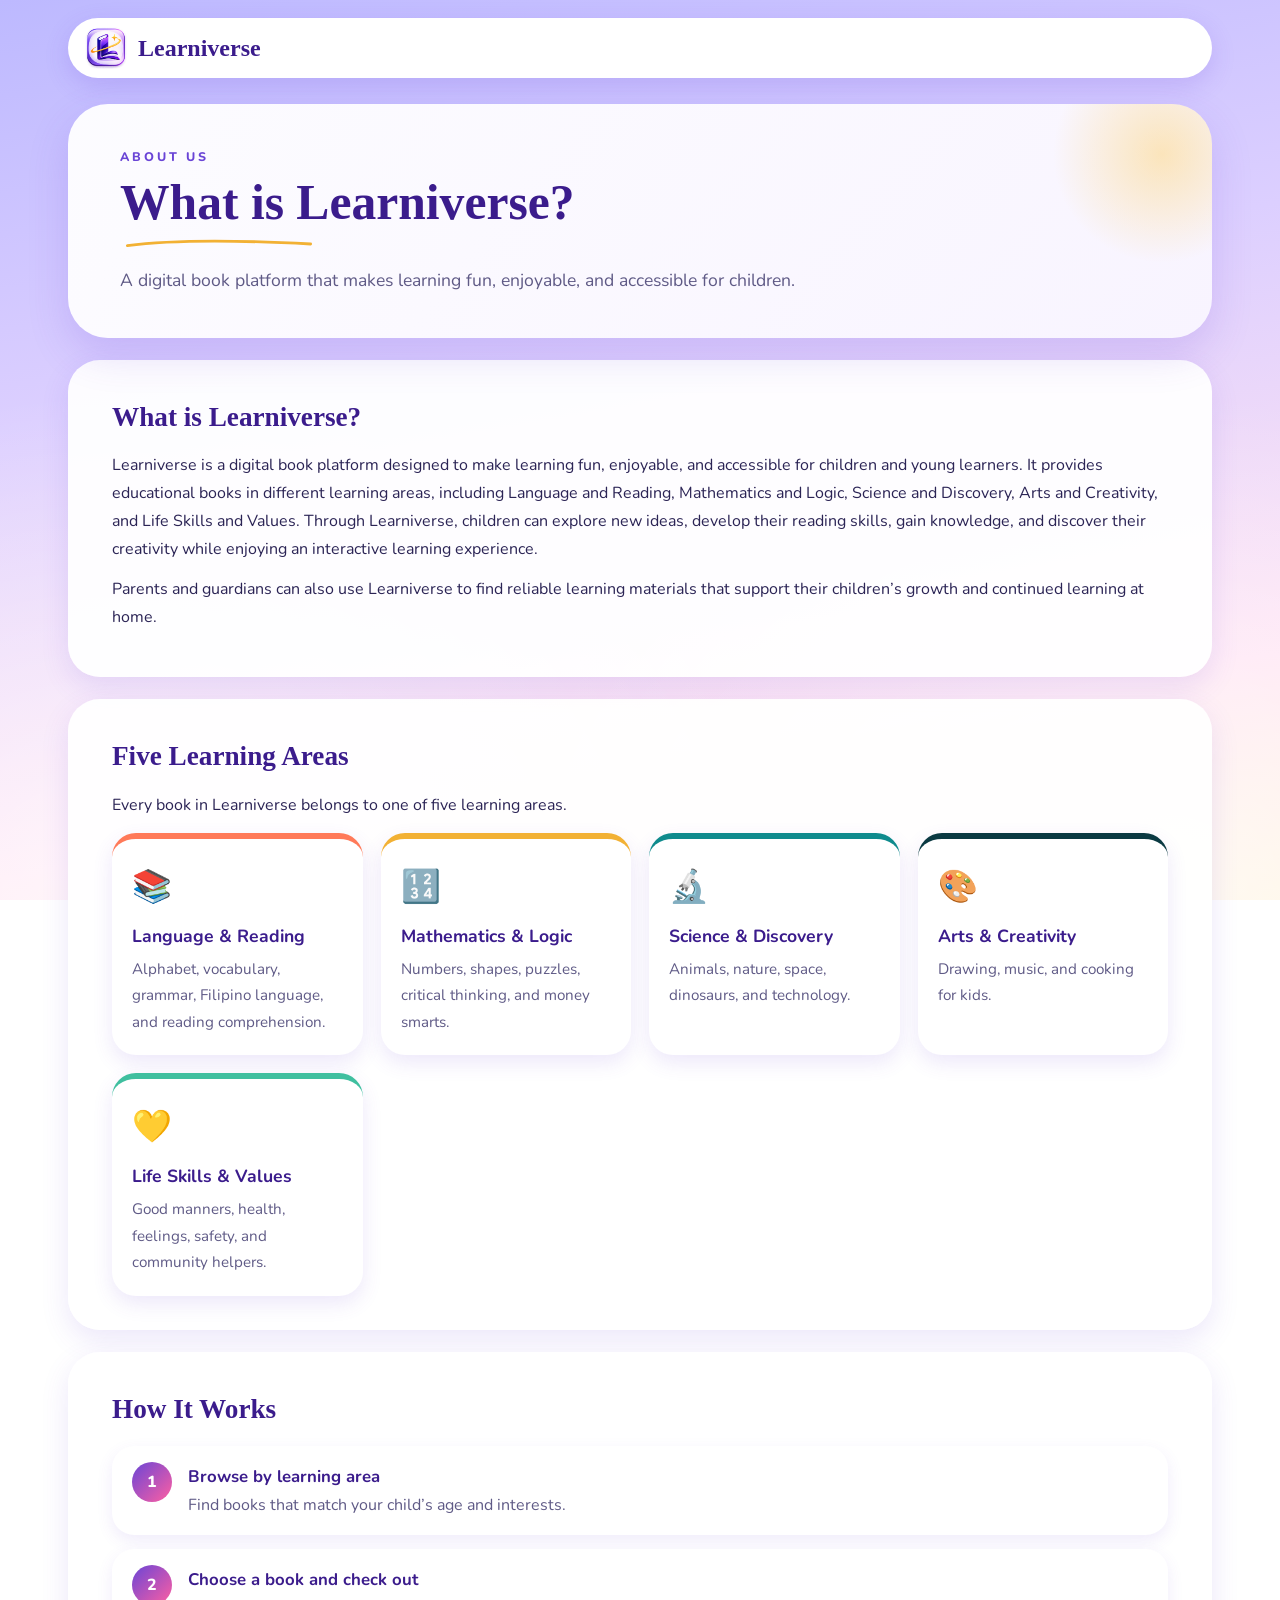
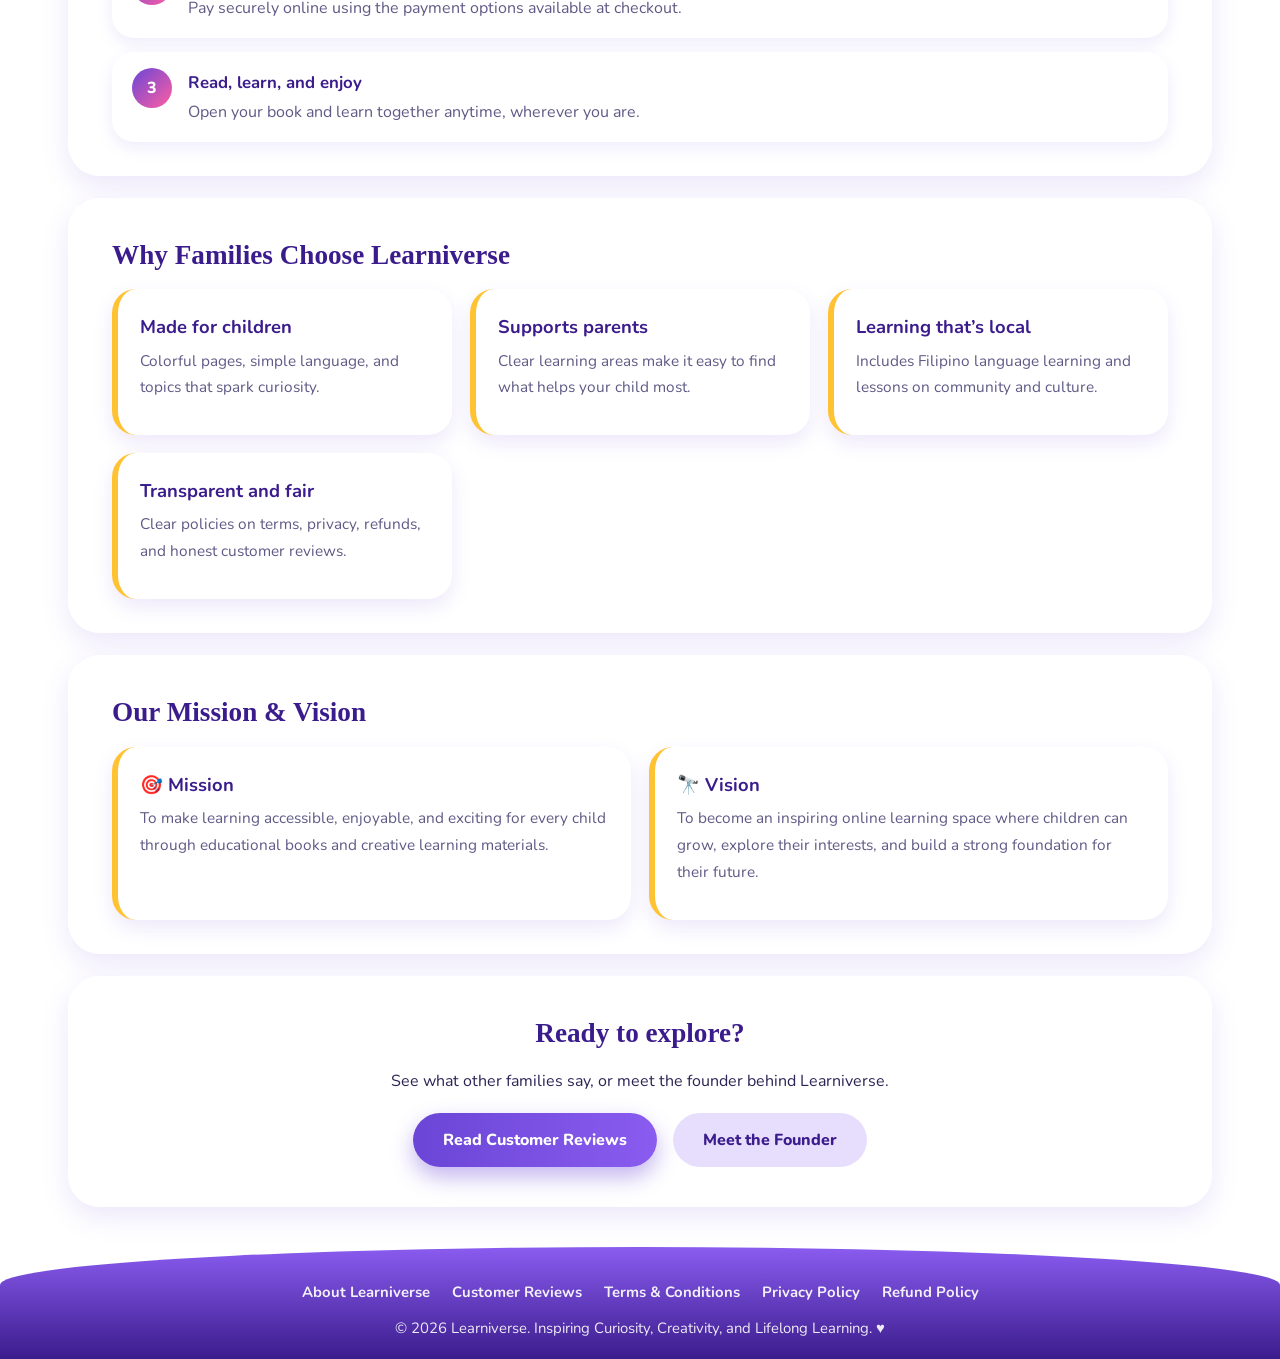
==== commit 246f9499: "Add 'About Learniverse' link to footer Updated the footer links to include 'About Learniverse'." ====
--- a/about-learniverse.html
+++ b/about-learniverse.html
@@ -15,7 +15,7 @@
 
   <header class="topbar">
     <div class="nav-pill">
-      <a href="profile.html" class="brand">
+      <a href="index.html" class="brand">
         <img src="LOOGO.png" alt="Learniverse logo"
              onerror="this.replaceWith(Object.assign(document.createElement('span'),{className:'fallback',textContent:'📖'}))">
         <strong>Learniverse</strong>
@@ -92,13 +92,14 @@
       <h2>Ready to explore?</h2>
       <p>See what other families say, or meet the founder behind Learniverse.</p>
       <a class="btn primary" href="reviews.html">Read Customer Reviews</a>
-      <a class="btn soft" href="profile.html">Meet the Founder</a>
+      <a class="btn soft" href="index.html">Meet the Founder</a>
     </section>
 
   </main>
 
   <footer class="site-footer">
     <div class="foot-links">
+      <a href="about-learniverse">About Learniverse</a>
       <a href="reviews.html">Customer Reviews</a>
       <a href="terms.html">Terms &amp; Conditions</a>
       <a href="privacy.html">Privacy Policy</a>
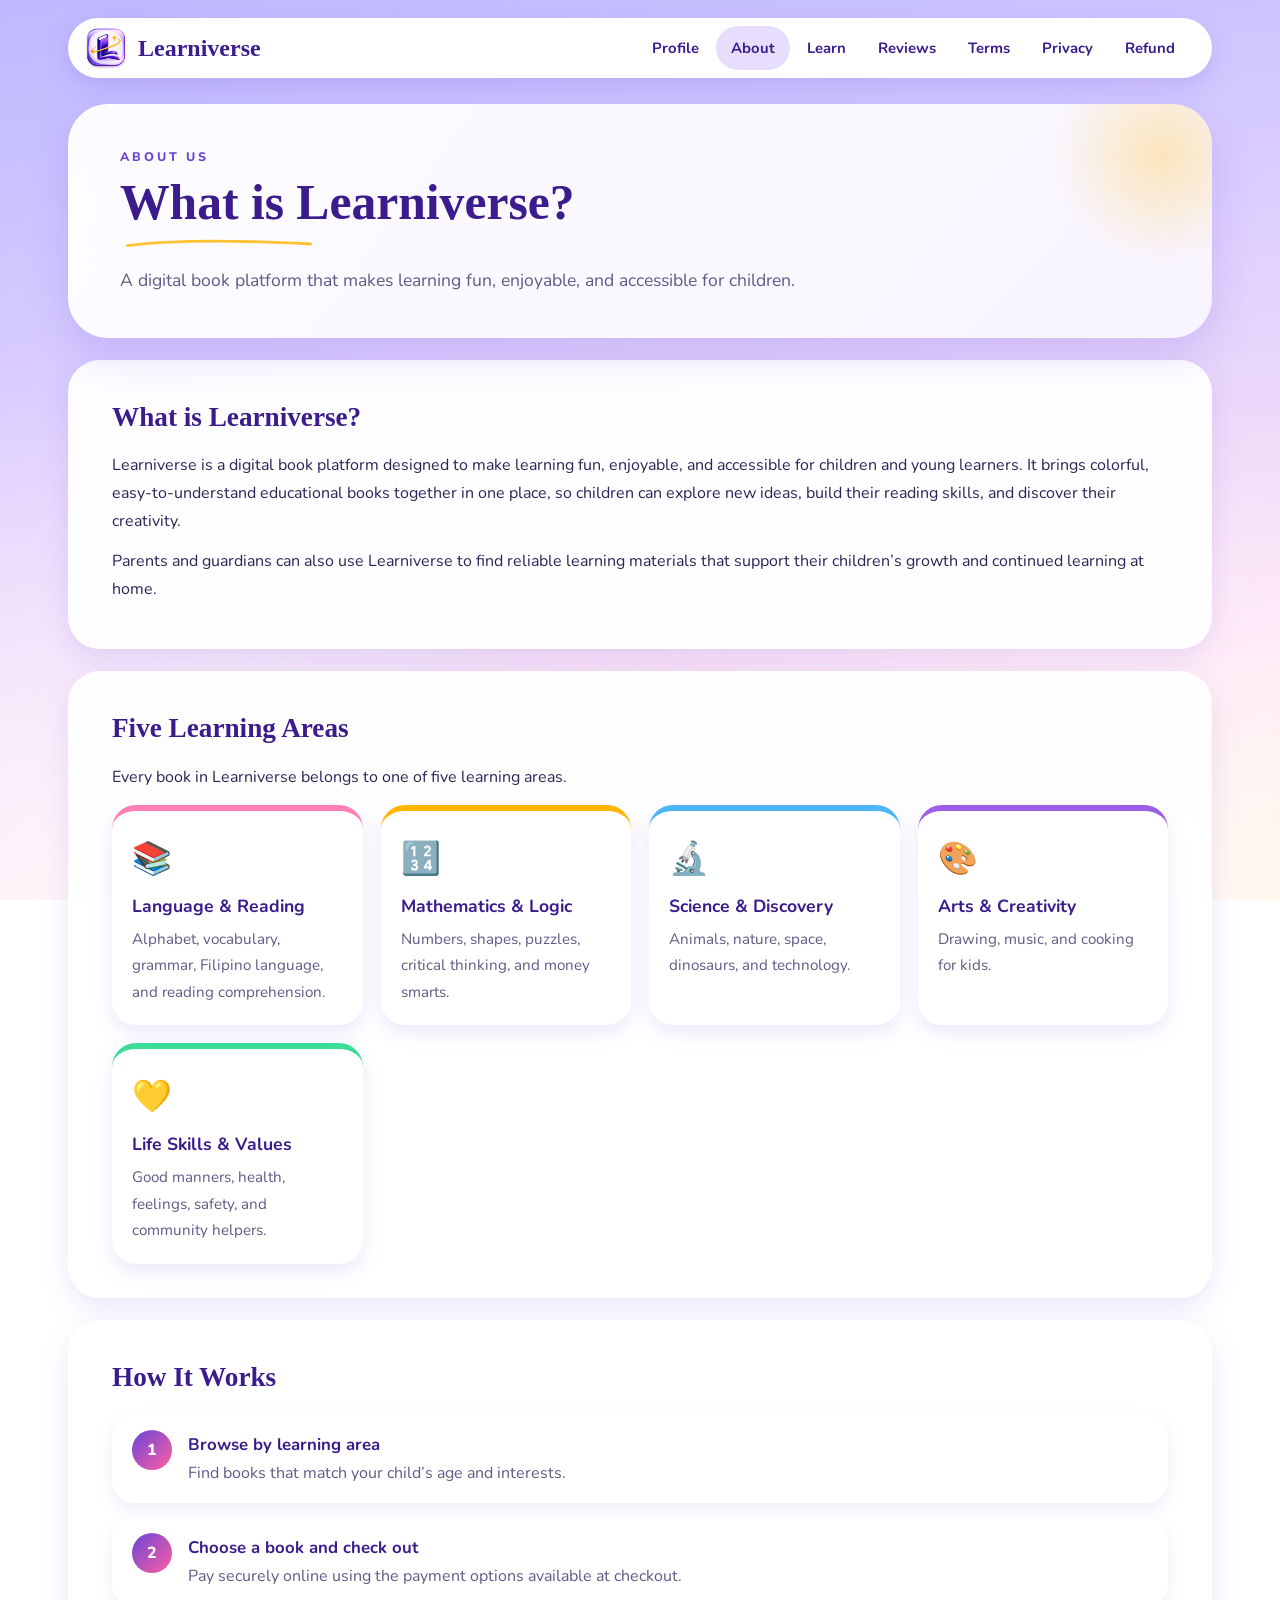
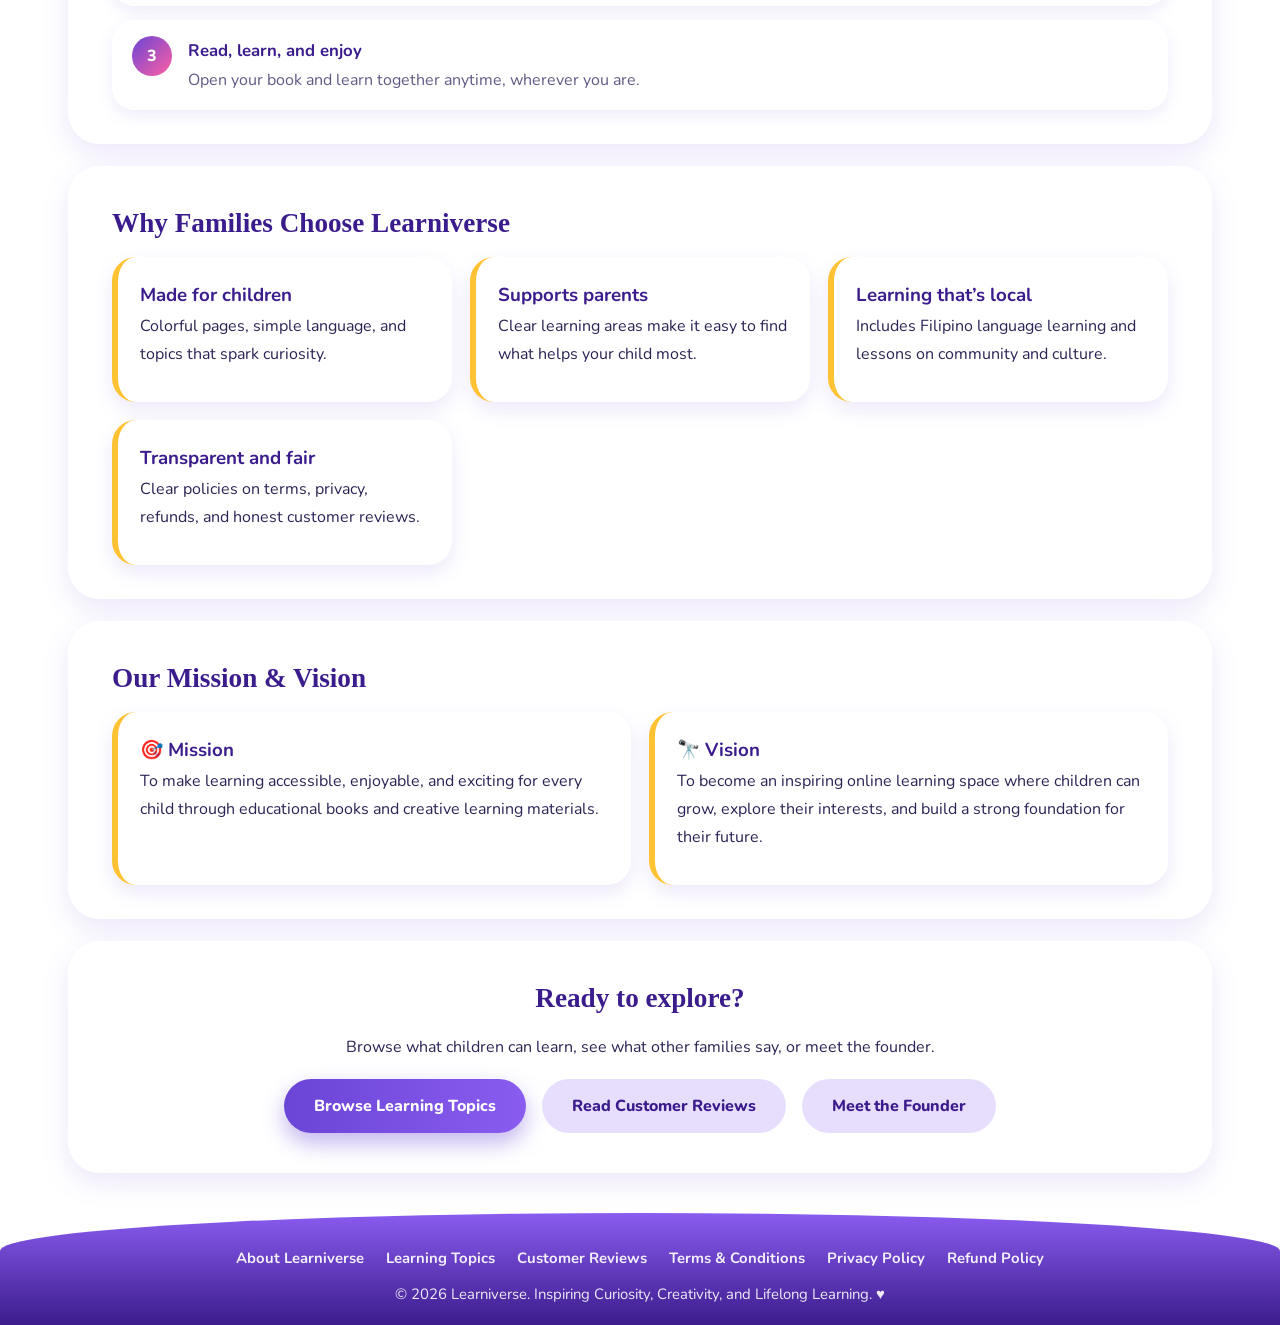
==== commit d80e1bf3: "Revise about-learniverse.html for clarity and engagement Updated the structure and content of the ab" ====
--- a/about-learniverse.html
+++ b/about-learniverse.html
@@ -5,10 +5,9 @@
   <meta name="viewport" content="width=device-width, initial-scale=1">
   <title>What is Learniverse – Learniverse</title>
   <meta name="description" content="A digital book platform that makes learning fun, enjoyable, and accessible for children.">
-  <link rel="icon" href="LOOGO.png">
+  <link rel="icon" type="image/png" href="LOOGO.png">
   <link rel="preconnect" href="https://fonts.googleapis.com">
-  <link href="https://fonts.googleapis.com/css2?family=Nunito:wght@500;700;800&family=Playfair+Display:wght@700;800&display=swap" rel="stylesheet">
-  <link rel="stylesheet" href="style.css">
+  <link href="https://fonts.googleapis.com/css2?family=Nunito:wght@500;700;800&display=swap" rel="stylesheet">
   <link rel="stylesheet" href="pages.css">
 </head>
 <body>
@@ -20,7 +19,7 @@
              onerror="this.replaceWith(Object.assign(document.createElement('span'),{className:'fallback',textContent:'📖'}))">
         <strong>Learniverse</strong>
       </a>
-    </div>
+      <nav class="links" aria-label="Main"><a href="index.html">Profile</a><a href="about-learniverse.html" class="active">About</a><a href="topics.html">Learn</a><a href="reviews.html">Reviews</a><a href="terms.html">Terms</a><a href="privacy.html">Privacy</a><a href="refund.html">Refund</a></nav>
     </div>
   </header>
 
@@ -28,7 +27,7 @@
     <section class="hero">
       <p class="eyebrow">About Us</p>
       <h1>What is Learniverse?</h1>
-      <svg class="swoosh" viewBox="0 0 340 20" aria-hidden="true"><path d="M6 13 C 90 2, 220 4, 334 10" stroke="#f2b134" stroke-width="5" fill="none" stroke-linecap="round"/></svg>
+      <svg class="swoosh" viewBox="0 0 340 20" aria-hidden="true"><path d="M6 13 C 90 2, 220 4, 334 10" stroke="#ffc233" stroke-width="5" fill="none" stroke-linecap="round"/></svg>
       <p class="lead">A digital book platform that makes learning fun, enjoyable, and accessible for children.</p>
       
     </section>
@@ -36,12 +35,9 @@
     <section class="card">
       <h2>What is Learniverse?</h2>
       <p>
-        Learniverse is a digital book platform designed to make learning fun, enjoyable, and 
-    accessible for children and young learners. It provides educational books in different 
-    learning areas, including Language and Reading, Mathematics and Logic, Science and 
-    Discovery, Arts and Creativity, and Life Skills and Values. Through Learniverse, 
-    children can explore new ideas, develop their reading skills, gain knowledge, and 
-    discover their creativity while enjoying an interactive learning experience.
+        Learniverse is a digital book platform designed to make learning fun, enjoyable, and accessible for
+        children and young learners. It brings colorful, easy-to-understand educational books together in one
+        place, so children can explore new ideas, build their reading skills, and discover their creativity.
       </p>
       <p>
         Parents and guardians can also use Learniverse to find reliable learning materials that support their
@@ -53,11 +49,11 @@
       <h2>Five Learning Areas</h2>
       <p>Every book in Learniverse belongs to one of five learning areas.</p>
       <div class="grid">
-        <div class="tile" style="--c:#ff7a59"><span class="ico">📚</span><h3>Language &amp; Reading</h3><p>Alphabet, vocabulary, grammar, Filipino language, and reading comprehension.</p></div>
-        <div class="tile" style="--c:#f2b134"><span class="ico">🔢</span><h3>Mathematics &amp; Logic</h3><p>Numbers, shapes, puzzles, critical thinking, and money smarts.</p></div>
-        <div class="tile" style="--c:#0f8b8d"><span class="ico">🔬</span><h3>Science &amp; Discovery</h3><p>Animals, nature, space, dinosaurs, and technology.</p></div>
-        <div class="tile" style="--c:#0b3a42"><span class="ico">🎨</span><h3>Arts &amp; Creativity</h3><p>Drawing, music, and cooking for kids.</p></div>
-        <div class="tile" style="--c:#3fbf9f"><span class="ico">💛</span><h3>Life Skills &amp; Values</h3><p>Good manners, health, feelings, safety, and community helpers.</p></div>
+        <div class="tile" style="--c:#ff7eb6"><span class="ico">📚</span><h3>Language &amp; Reading</h3><p>Alphabet, vocabulary, grammar, Filipino language, and reading comprehension.</p></div>
+        <div class="tile" style="--c:#ffb703"><span class="ico">🔢</span><h3>Mathematics &amp; Logic</h3><p>Numbers, shapes, puzzles, critical thinking, and money smarts.</p></div>
+        <div class="tile" style="--c:#4cb5f5"><span class="ico">🔬</span><h3>Science &amp; Discovery</h3><p>Animals, nature, space, dinosaurs, and technology.</p></div>
+        <div class="tile" style="--c:#9b5de5"><span class="ico">🎨</span><h3>Arts &amp; Creativity</h3><p>Drawing, music, and cooking for kids.</p></div>
+        <div class="tile" style="--c:#3ddc97"><span class="ico">💛</span><h3>Life Skills &amp; Values</h3><p>Good manners, health, feelings, safety, and community helpers.</p></div>
       </div>
     </section>
 
@@ -90,8 +86,9 @@
 
     <section class="card cta">
       <h2>Ready to explore?</h2>
-      <p>See what other families say, or meet the founder behind Learniverse.</p>
-      <a class="btn primary" href="reviews.html">Read Customer Reviews</a>
+      <p>Browse what children can learn, see what other families say, or meet the founder.</p>
+      <a class="btn primary" href="topics.html">Browse Learning Topics</a>
+      <a class="btn soft" href="reviews.html">Read Customer Reviews</a>
       <a class="btn soft" href="index.html">Meet the Founder</a>
     </section>
 
@@ -99,7 +96,8 @@
 
   <footer class="site-footer">
     <div class="foot-links">
-      <a href="about-learniverse">About Learniverse</a>
+      <a href="about-learniverse.html">About Learniverse</a>
+      <a href="topics.html">Learning Topics</a>
       <a href="reviews.html">Customer Reviews</a>
       <a href="terms.html">Terms &amp; Conditions</a>
       <a href="privacy.html">Privacy Policy</a>
@@ -107,6 +105,6 @@
     </div>
     <p>© 2026 Learniverse. Inspiring Curiosity, Creativity, and Lifelong Learning. ♥</p>
   </footer>
- <script src="auth.js"></script>
+
 </body>
 </html>
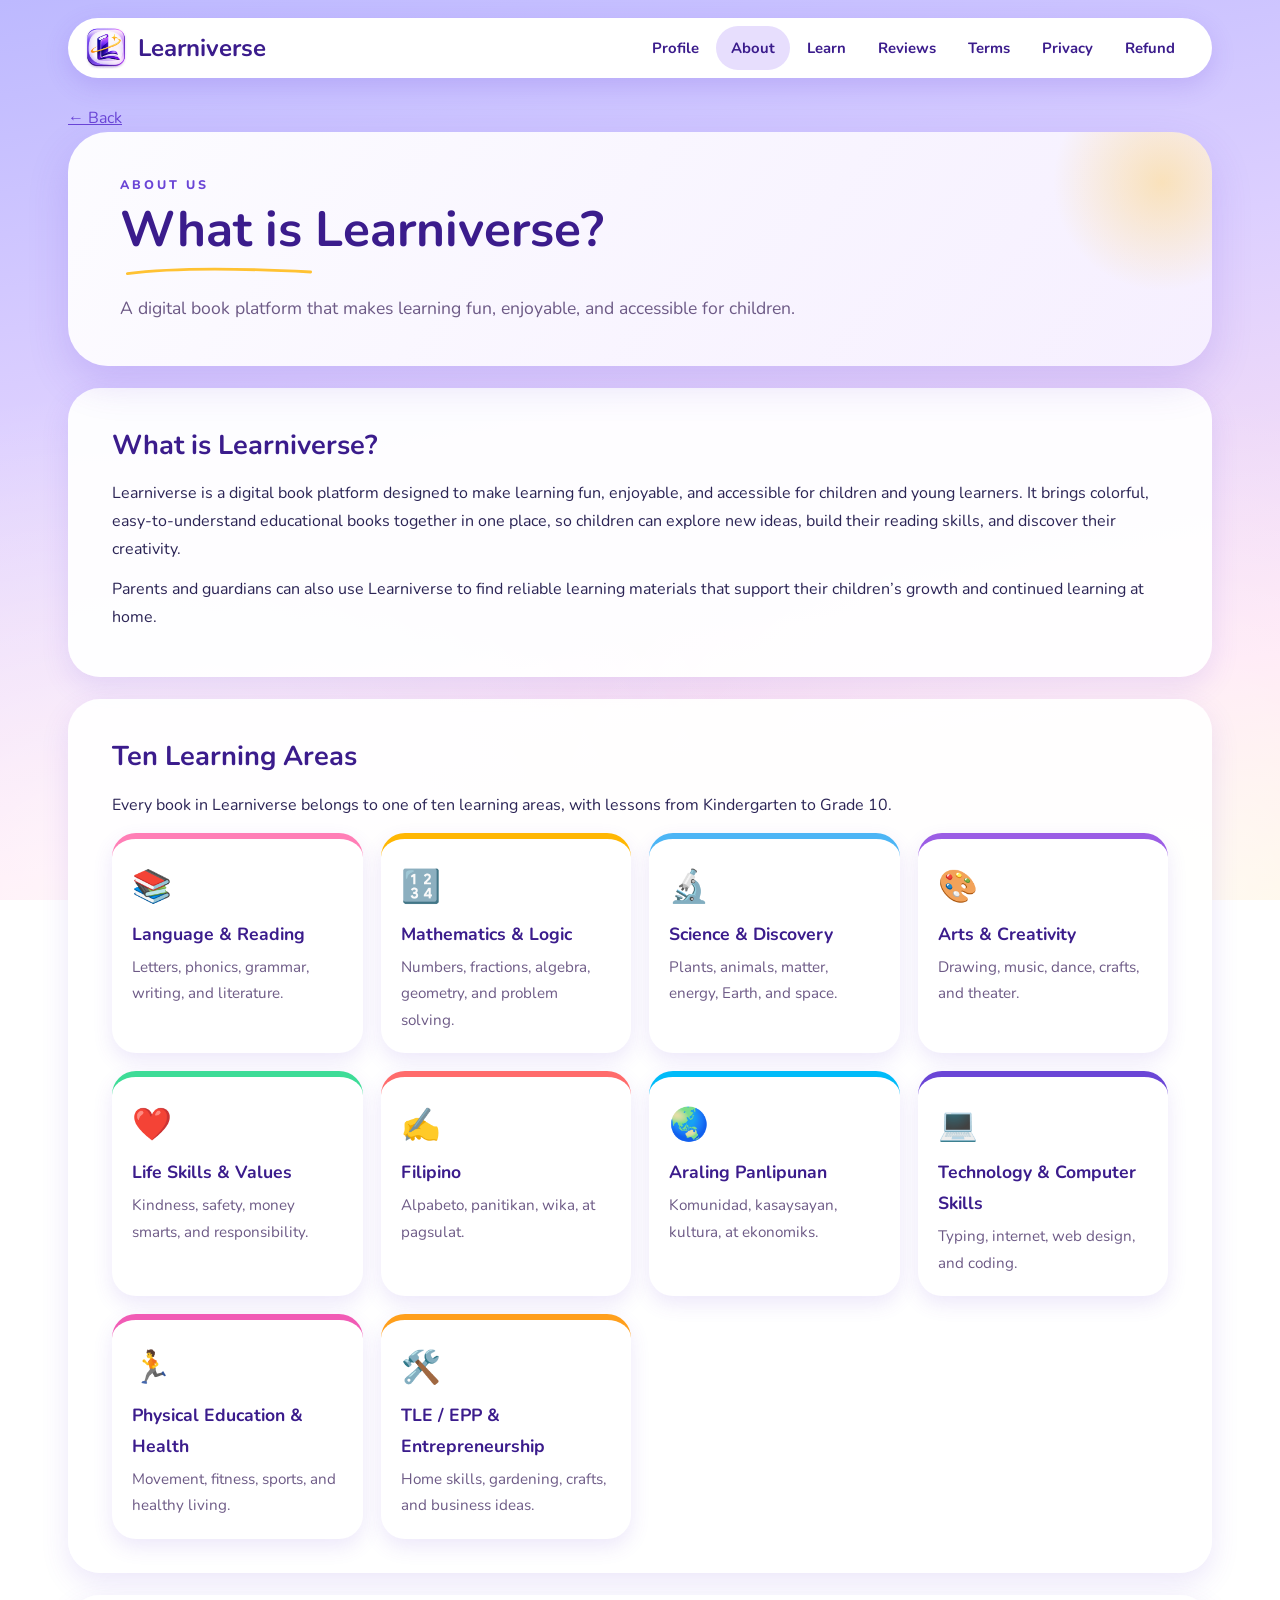
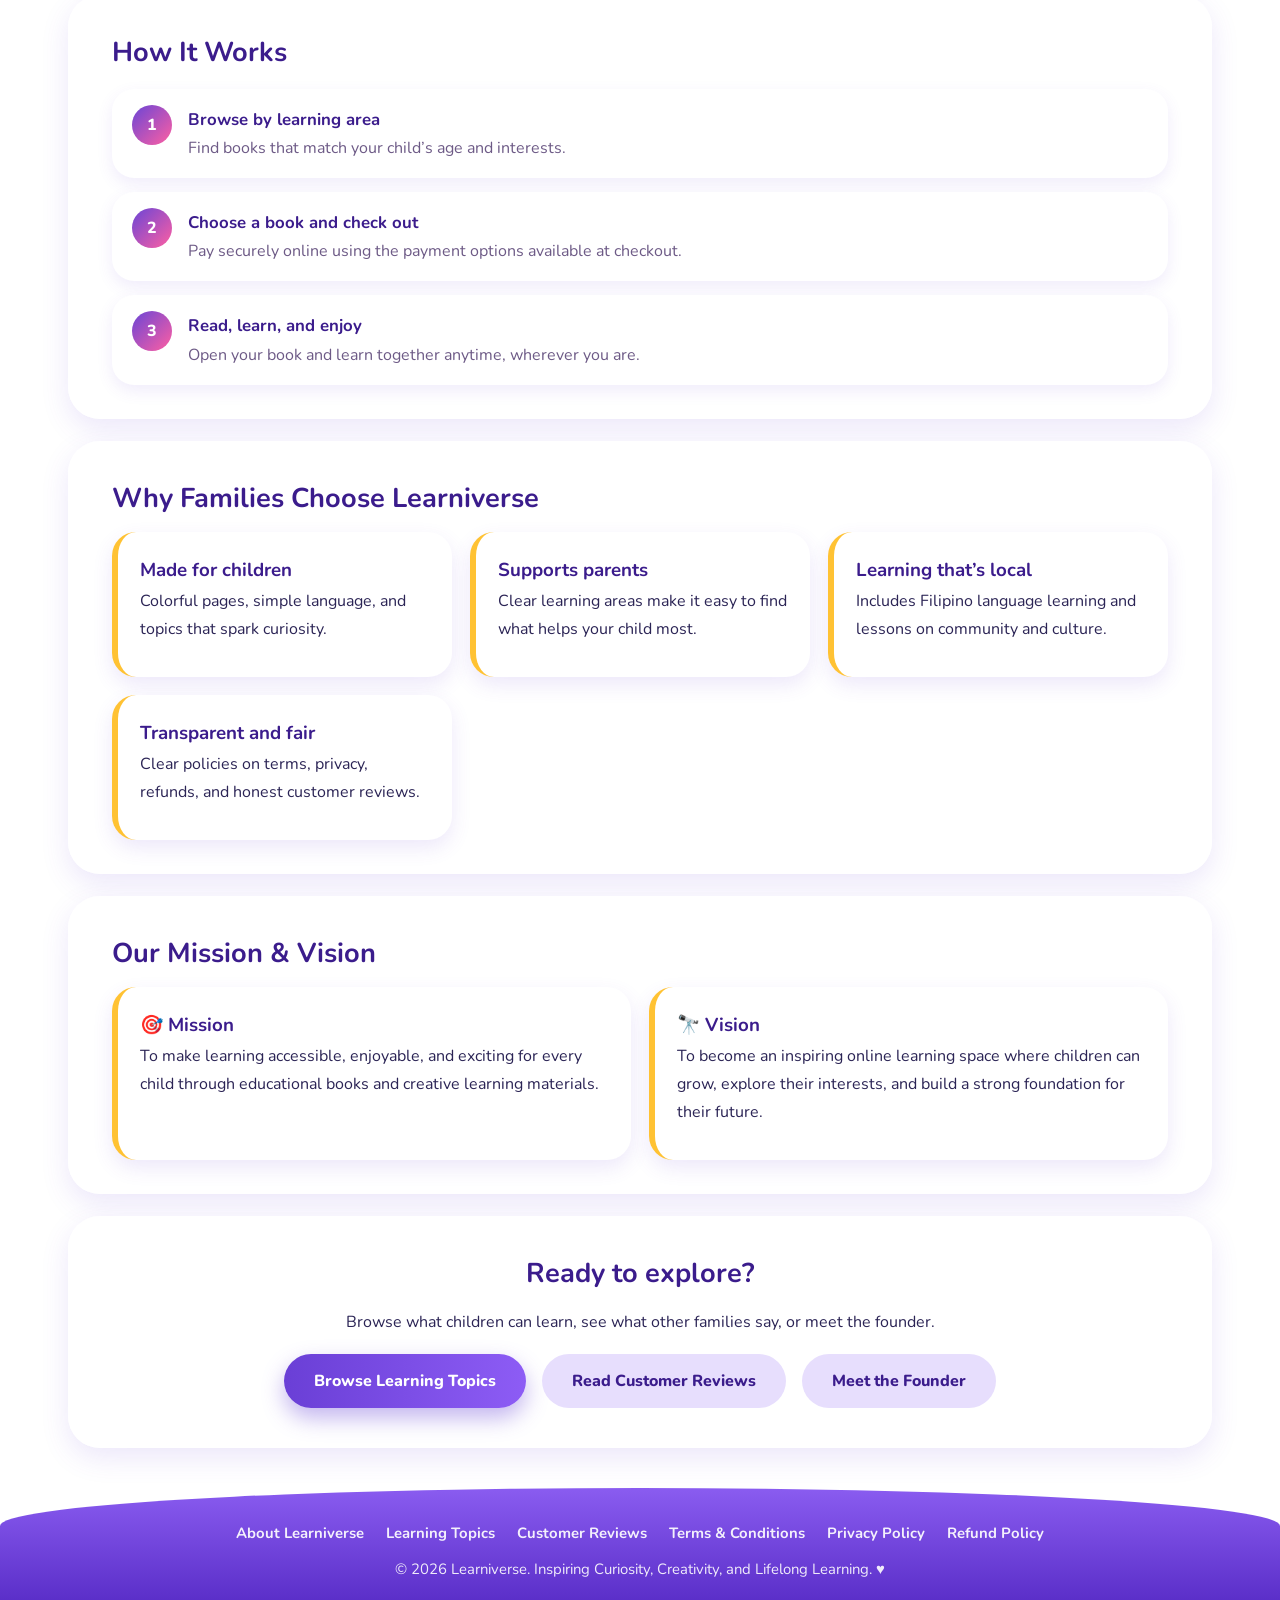
==== commit 2996121a: "Revise Learniverse page with new learning areas Updated the content and structure of the about-learn" ====
--- a/about-learniverse.html
+++ b/about-learniverse.html
@@ -24,6 +24,7 @@
   </header>
 
   <main class="wrap">
+    <a href="index.html" class="back-btn" onclick="if (history.length > 1) { history.back(); return false; }">← Back</a>
     <section class="hero">
       <p class="eyebrow">About Us</p>
       <h1>What is Learniverse?</h1>
@@ -46,14 +47,19 @@
     </section>
 
     <section class="card">
-      <h2>Five Learning Areas</h2>
-      <p>Every book in Learniverse belongs to one of five learning areas.</p>
+      <h2>Ten Learning Areas</h2>
+      <p>Every book in Learniverse belongs to one of ten learning areas, with lessons from Kindergarten to Grade 10.</p>
       <div class="grid">
-        <div class="tile" style="--c:#ff7eb6"><span class="ico">📚</span><h3>Language &amp; Reading</h3><p>Alphabet, vocabulary, grammar, Filipino language, and reading comprehension.</p></div>
-        <div class="tile" style="--c:#ffb703"><span class="ico">🔢</span><h3>Mathematics &amp; Logic</h3><p>Numbers, shapes, puzzles, critical thinking, and money smarts.</p></div>
-        <div class="tile" style="--c:#4cb5f5"><span class="ico">🔬</span><h3>Science &amp; Discovery</h3><p>Animals, nature, space, dinosaurs, and technology.</p></div>
-        <div class="tile" style="--c:#9b5de5"><span class="ico">🎨</span><h3>Arts &amp; Creativity</h3><p>Drawing, music, and cooking for kids.</p></div>
-        <div class="tile" style="--c:#3ddc97"><span class="ico">💛</span><h3>Life Skills &amp; Values</h3><p>Good manners, health, feelings, safety, and community helpers.</p></div>
+        <div class="tile" style="--c:#ff7eb6"><span class="ico">📚</span><h3>Language &amp; Reading</h3><p>Letters, phonics, grammar, writing, and literature.</p></div>
+        <div class="tile" style="--c:#ffb703"><span class="ico">🔢</span><h3>Mathematics &amp; Logic</h3><p>Numbers, fractions, algebra, geometry, and problem solving.</p></div>
+        <div class="tile" style="--c:#4cb5f5"><span class="ico">🔬</span><h3>Science &amp; Discovery</h3><p>Plants, animals, matter, energy, Earth, and space.</p></div>
+        <div class="tile" style="--c:#9b5de5"><span class="ico">🎨</span><h3>Arts &amp; Creativity</h3><p>Drawing, music, dance, crafts, and theater.</p></div>
+        <div class="tile" style="--c:#3ddc97"><span class="ico">❤️</span><h3>Life Skills &amp; Values</h3><p>Kindness, safety, money smarts, and responsibility.</p></div>
+        <div class="tile" style="--c:#ff6b6b"><span class="ico">✍️</span><h3>Filipino</h3><p>Alpabeto, panitikan, wika, at pagsulat.</p></div>
+        <div class="tile" style="--c:#00bbf9"><span class="ico">🌏</span><h3>Araling Panlipunan</h3><p>Komunidad, kasaysayan, kultura, at ekonomiks.</p></div>
+        <div class="tile" style="--c:#6a45d6"><span class="ico">💻</span><h3>Technology &amp; Computer Skills</h3><p>Typing, internet, web design, and coding.</p></div>
+        <div class="tile" style="--c:#f15bb5"><span class="ico">🏃</span><h3>Physical Education &amp; Health</h3><p>Movement, fitness, sports, and healthy living.</p></div>
+        <div class="tile" style="--c:#ff9f1c"><span class="ico">🛠️</span><h3>TLE / EPP &amp; Entrepreneurship</h3><p>Home skills, gardening, crafts, and business ideas.</p></div>
       </div>
     </section>
 
--- a/pages.css
+++ b/pages.css
@@ -1,740 +1,214 @@
-
 :root {
   --deep: #3b1c8c;
-  --purple: #6a45d6;
-  --violet: #7c4ddb;
-  --lav: #e7defd;
-  --lav2: #f3eeff;
-  --text: #2b2455;
-  --muted: #5f5a86;
-  --yellow: #ffc233;
-  --pink: #ff5fa2;
-
-  /* Additional theme variables */
   --teal: #6a45d6;
   --teal2: #7c4ddb;
   --tint: #e7defd;
   --tint2: #f3eeff;
+  --text: #2b2455;
+  --muted: #6d5a86;
   --gold: #ffc233;
   --coral: #ff5fa2;
   --line: #e4dcf7;
 }
-
-* {
-  box-sizing: border-box;
-}
-
-html {
-  scroll-behavior: smooth;
-  scroll-padding-top: 24px;
-}
-
+* { box-sizing: border-box; }
+html { scroll-behavior: smooth; scroll-padding-top: 24px; }
 body {
-  margin: 0;
-  min-height: 100vh;
-  display: flex;
-  flex-direction: column;
+  margin: 0; min-height: 100vh; display: flex; flex-direction: column;
   font-family: "Nunito", "Trebuchet MS", "Segoe UI", Arial, sans-serif;
-  color: var(--text);
-  line-height: 1.75;
+  color: var(--text); line-height: 1.75;
   background:
     radial-gradient(ellipse at 10% 100%, #ffffffaa 0, transparent 40%),
     radial-gradient(ellipse at 90% 100%, #ffffffaa 0, transparent 40%),
     linear-gradient(170deg, #bdb9ff 0%, #dccfff 38%, #ffe3f3 78%, #fff1d9 100%);
   background-attachment: fixed;
 }
-
-h1, h2, h3 {
-  color: var(--deep);
-  margin: 0;
-}
-
-h1, h2, .brand strong {
-  font-family: "Playfair Display", Georgia, "Times New Roman", serif;
-}
-
-a {
-  color: var(--purple);
-}
-
-/* TOP BAR */
-.topbar {
-  max-width: 1180px;
-  width: 100%;
-  margin: 18px auto 0;
-  padding: 0 18px;
-}
-
+h1, h2, h3 { color: var(--deep); margin: 0; }
+
+a { color: var(--teal); }
+
+/* top bar */
+.topbar { max-width: 1180px; width: 100%; margin: 18px auto 0; padding: 0 18px; }
 .nav-pill {
-  display: flex;
-  align-items: center;
-  justify-content: space-between;
-  gap: 14px;
-  background: #fff;
-  border-radius: 999px;
-  padding: 8px 22px 8px 16px;
+  display: flex; align-items: center; justify-content: space-between; gap: 14px;
+  background: #fff; border-radius: 999px; padding: 8px 22px 8px 16px;
   box-shadow: 0 8px 24px rgba(106, 69, 214, .18);
 }
-
-.brand {
-  display: flex;
-  align-items: center;
-  gap: 10px;
-  text-decoration: none;
-  color: var(--deep);
-  flex: 0 0 auto;
-}
-
-.brand img {
-  height: 44px;
-}
-
-.brand .fallback {
-  font-size: 1.9rem;
-}
-
-.brand strong {
-  font-size: 1.5rem;
-}
-
-.links {
-  display: flex;
-  gap: 2px;
-  overflow-x: auto;
-  scrollbar-width: none;
-}
-
-.links::-webkit-scrollbar {
-  display: none;
-}
-
+.brand { display: flex; align-items: center; gap: 10px; text-decoration: none; color: var(--deep); flex: 0 0 auto; }
+.brand img { height: 44px; }
+.brand .fallback { font-size: 1.9rem; }
+.brand strong { font-size: 1.5rem; }
+.links { display: flex; gap: 2px; overflow-x: auto; scrollbar-width: none; }
+.links::-webkit-scrollbar { display: none; }
 .links a {
-  white-space: nowrap;
-  text-decoration: none;
-  color: var(--deep);
-  font-weight: 700;
-  font-size: .93rem;
-  padding: 9px 15px;
-  border-radius: 999px;
-  transition: background .2s;
-}
-
-.links a:hover {
-  background: var(--lav2);
-}
-
-.links a.active {
-  background: var(--lav);
-}
-
-/* PAGE HERO */
-.wrap {
-  flex: 1;
-  max-width: 1180px;
-  width: 100%;
-  margin: 26px auto 0;
-  padding: 0 18px;
-}
-
+  white-space: nowrap; text-decoration: none; color: var(--deep); font-weight: 700; font-size: .93rem;
+  padding: 9px 15px; border-radius: 999px; transition: background .2s;
+}
+.links a:hover { background: var(--tint2); }
+.links a.active { background: var(--tint); }
+
+/* page hero */
+.wrap { flex: 1; max-width: 1180px; width: 100%; margin: 26px auto 0; padding: 0 18px; }
 .hero {
-  background: linear-gradient(135deg, #fffffff2, #f8f4ff);
-  border-radius: 40px;
-  padding: 42px 52px;
-  box-shadow: 0 16px 40px rgba(106, 69, 214, .18);
-  position: relative;
-  overflow: hidden;
-}
-
+  background: linear-gradient(135deg, #fffffff2, #f7f1ffee); border-radius: 40px;
+  padding: 42px 52px; box-shadow: 0 16px 40px rgba(106, 69, 214, .18);
+  position: relative; overflow: hidden;
+}
 .hero::after {
-  content: "";
-  position: absolute;
-  right: -60px;
-  top: -60px;
-  width: 220px;
-  height: 220px;
-  border-radius: 50%;
+  content: ""; position: absolute; right: -60px; top: -60px; width: 220px; height: 220px; border-radius: 50%;
   background: radial-gradient(circle, #ffc23355, transparent 70%);
 }
-
-.eyebrow {
-  margin: 0 0 6px;
-  color: var(--purple);
-  font-weight: 800;
-  letter-spacing: 3px;
-  text-transform: uppercase;
-  font-size: .78rem;
-}
-
-.hero h1 {
-  font-size: clamp(2rem, 4.5vw, 3.1rem);
-  line-height: 1.15;
-}
-
-.swoosh {
-  display: block;
-  width: 190px;
-  height: 18px;
-  margin: 4px 0 12px 4px;
-}
-
-.hero p.lead {
-  max-width: 720px;
-  color: var(--muted);
-  font-size: 1.1rem;
-  margin: 0;
-}
-
-.updated {
-  margin-top: 12px !important;
-  font-size: .9rem !important;
-  color: var(--purple) !important;
-  font-weight: 700;
-}
-
-/* GENERIC CARDS / SECTIONS */
+.eyebrow { margin: 0 0 6px; color: var(--teal); font-weight: 800; letter-spacing: 3px; text-transform: uppercase; font-size: .78rem; }
+.hero h1 { font-size: clamp(2rem, 4.5vw, 3.1rem); line-height: 1.15; }
+.swoosh { display: block; width: 190px; height: 18px; margin: 4px 0 12px 4px; }
+.hero p.lead { max-width: 720px; color: var(--muted); font-size: 1.1rem; margin: 0; }
+.updated { margin-top: 12px !important; font-size: .9rem !important; color: var(--teal) !important; font-weight: 700; }
+
+/* generic cards / sections */
 .card {
-  background: #fffffff2;
-  border-radius: 32px;
-  padding: 34px 44px;
-  margin-top: 22px;
+  background: #fffffff2; border-radius: 32px; padding: 34px 44px; margin-top: 22px;
   box-shadow: 0 10px 28px rgba(106, 69, 214, .13);
 }
-
-.card h2 {
-  font-size: 1.7rem;
-  margin-bottom: 10px;
-}
-
-.card p {
-  margin: 0 0 12px;
-}
-
-.grid {
-  display: grid;
-  gap: 18px;
-  grid-template-columns: repeat(auto-fit, minmax(210px, 1fr));
-  margin-top: 14px;
-}
-
+.card h2 { font-size: 1.7rem; margin-bottom: 10px; }
+.card p { margin: 0 0 12px; }
+.grid { display: grid; gap: 18px; grid-template-columns: repeat(auto-fit, minmax(210px, 1fr)); margin-top: 14px; }
 .tile {
-  background: #fff;
-  border-radius: 24px;
-  padding: 20px;
-  border-top: 6px solid var(--c, var(--purple));
-  box-shadow: 0 8px 20px rgba(106, 69, 214, .12);
-  transition: transform .2s;
-}
-
-.tile:hover {
-  transform: translateY(-5px);
-}
-
-.tile .ico {
-  font-size: 2rem;
-  display: block;
-}
-
-.tile h3 {
-  font-size: 1.1rem;
-  margin: 4px 0;
-}
-
-.tile p {
-  color: var(--muted);
-  font-size: .95rem;
-  margin: 0;
-}
-
-.steps {
-  counter-reset: s;
-  display: grid;
-  gap: 14px;
-  margin-top: 12px;
-}
-
-.step {
-  display: flex;
-  gap: 16px;
-  align-items: flex-start;
-  background: #fff;
-  border-radius: 22px;
-  padding: 16px 20px;
-  box-shadow: 0 6px 16px rgba(106, 69, 214, .1);
-}
-
+  background: #fff; border-radius: 24px; padding: 20px; border-top: 6px solid var(--c, var(--teal));
+  box-shadow: 0 8px 20px rgba(106, 69, 214, .12); transition: transform .2s;
+}
+.tile:hover { transform: translateY(-5px); }
+.tile .ico { font-size: 2rem; display: block; }
+.tile h3 { font-size: 1.1rem; margin: 4px 0; }
+.tile p { color: var(--muted); font-size: .95rem; margin: 0; }
+.steps { counter-reset: s; display: grid; gap: 14px; margin-top: 12px; }
+.step { display: flex; gap: 16px; align-items: flex-start; background: #fff; border-radius: 22px; padding: 16px 20px; box-shadow: 0 6px 16px rgba(106, 69, 214, .1); }
 .step::before {
-  counter-increment: s;
-  content: counter(s);
-  flex: 0 0 auto;
-  width: 40px;
-  height: 40px;
-  border-radius: 50%;
-  background: linear-gradient(135deg, var(--purple), var(--pink));
-  color: #fff;
-  font-weight: 800;
-  display: flex;
-  align-items: center;
-  justify-content: center;
-}
-
-.step h3 {
-  font-size: 1.05rem;
-}
-
-.step p {
-  margin: 0;
-  color: var(--muted);
-}
-
-.two {
-  display: grid;
-  gap: 18px;
-  grid-template-columns: repeat(auto-fit, minmax(280px, 1fr));
-}
-
-.box {
-  background: #fff;
-  border-left: 6px solid var(--yellow);
-  border-radius: 24px;
-  padding: 22px;
-  box-shadow: 0 8px 20px rgba(106, 69, 214, .12);
-}
+  counter-increment: s; content: counter(s); flex: 0 0 auto; width: 40px; height: 40px; border-radius: 50%;
+  background: linear-gradient(135deg, var(--teal), var(--coral)); color: #fff; font-weight: 800;
+  display: flex; align-items: center; justify-content: center;
+}
+.step h3 { font-size: 1.05rem; } .step p { margin: 0; color: var(--muted); }
+.two { display: grid; gap: 18px; grid-template-columns: repeat(auto-fit, minmax(280px, 1fr)); }
+.box { background: #fff; border-left: 6px solid var(--gold); border-radius: 24px; padding: 22px; box-shadow: 0 8px 20px rgba(106, 69, 214, .12); }
 
 .btn {
-  display: inline-block;
-  border: 0;
-  cursor: pointer;
-  font: inherit;
-  font-weight: 800;
-  text-decoration: none;
-  padding: 13px 30px;
-  border-radius: 999px;
-  transition: transform .15s;
-}
-
-.btn:hover {
-  transform: translateY(-2px);
-}
-
-.btn.primary {
-  background: linear-gradient(90deg, #6a45d6, #8a5cf0);
-  color: #fff;
-  box-shadow: 0 10px 22px rgba(106, 69, 214, .4);
-}
-
-.btn.soft {
-  background: var(--lav);
-  color: var(--deep);
-}
-
-.cta {
-  text-align: center;
-}
-
-.cta .btn {
-  margin: 6px;
-}
-
-/* LEGAL PAGES */
-.legal {
-  display: grid;
-  grid-template-columns: 250px 1fr;
-  gap: 22px;
-  margin-top: 22px;
-  align-items: start;
-}
-
+  display: inline-block; border: 0; cursor: pointer; font: inherit; font-weight: 800; text-decoration: none;
+  padding: 13px 30px; border-radius: 999px; transition: transform .15s;
+}
+.btn:hover { transform: translateY(-2px); }
+.btn.primary { background: linear-gradient(90deg, #6a3fd6, #8d5cf5); color: #fff; box-shadow: 0 10px 22px rgba(106, 69, 214, .4); }
+.btn.soft { background: var(--tint); color: var(--deep); }
+.cta { text-align: center; }
+.cta .btn { margin: 6px; }
+
+/* legal pages */
+.legal { display: grid; grid-template-columns: 250px 1fr; gap: 22px; margin-top: 22px; align-items: start; }
 .toc {
-  position: sticky;
-  top: 18px;
-  background: #fffffff2;
-  border-radius: 28px;
-  padding: 22px 22px 18px;
+  position: sticky; top: 18px; background: #fffffff2; border-radius: 28px; padding: 22px 22px 18px;
   box-shadow: 0 10px 28px rgba(106, 69, 214, .13);
 }
-
-.toc h3 {
-  font-size: 1rem;
-  margin-bottom: 8px;
-}
-
-.toc ol {
-  margin: 0;
-  padding-left: 20px;
-  font-size: .92rem;
-}
-
-.toc a {
-  text-decoration: none;
-  color: var(--muted);
-  font-weight: 700;
-}
-
-.toc a:hover {
-  color: var(--purple);
-}
-
-.legal .doc {
-  background: #fffffff2;
-  border-radius: 32px;
-  padding: 36px 44px;
-  box-shadow: 0 10px 28px rgba(106, 69, 214, .13);
-}
-
-.doc section {
-  margin-bottom: 26px;
-}
-
-.doc h2 {
-  font-size: 1.4rem;
-  margin-bottom: 6px;
-}
-
-.doc p, .doc li {
-  color: #443b68;
-}
-
-.doc ul {
-  padding-left: 22px;
-  margin: 6px 0 12px;
-}
-
-.doc li {
-  margin-bottom: 4px;
-}
-
-.fill {
-  background: #fff0b8;
-  color: #5b4300;
-  padding: 0 5px;
-  border-radius: 6px;
-  font-weight: 700;
-}
-
-.note {
-  background: var(--lav2);
-  border-left: 5px solid var(--purple);
-  border-radius: 14px;
-  padding: 12px 16px;
-  margin: 10px 0 14px;
-}
-
-/* REVIEWS */
-.rev-top {
-  display: grid;
-  grid-template-columns: 260px 1fr;
-  gap: 28px;
-  align-items: center;
-}
-
-.avg {
-  text-align: center;
-}
-
-.avg .num {
-  font-family: Georgia, serif;
-  font-size: 3.6rem;
-  font-weight: 700;
-  color: var(--deep);
-  line-height: 1;
-}
-
-.stars {
-  color: var(--yellow);
-  letter-spacing: 2px;
-  font-size: 1.3rem;
-  white-space: nowrap;
-}
-
-.stars .off {
-  color: #ded8eb;
-}
-
-.avg small {
-  display: block;
-  color: var(--muted);
-}
-
-.bars .row {
-  display: flex;
-  align-items: center;
-  gap: 10px;
-  font-size: .9rem;
-  margin: 3px 0;
-}
-
-.bars .label {
-  width: 46px;
-  color: var(--muted);
-  font-weight: 700;
-}
-
-.bars .track {
-  flex: 1;
-  height: 10px;
-  background: var(--line);
-  border-radius: 999px;
-  overflow: hidden;
-}
-
-.bars .fillbar {
-  height: 100%;
-  background: linear-gradient(90deg, var(--yellow), var(--pink));
-  border-radius: 999px;
-  width: 0;
-  transition: width .8s ease;
-}
-
-.bars .count {
-  width: 28px;
-  text-align: right;
-  color: var(--muted);
-}
-
-.banner {
-  background: #fff0b8;
-  color: #5b4300;
-  border-radius: 16px;
-  padding: 10px 16px;
-  font-weight: 700;
-  font-size: .92rem;
-  margin-top: 14px;
-}
-
-.toolbar {
-  display: flex;
-  justify-content: space-between;
-  align-items: center;
-  gap: 12px;
-  flex-wrap: wrap;
-  margin-bottom: 8px;
-}
-
+.toc h3 { font-size: 1rem; margin-bottom: 8px; }
+.toc ol { margin: 0; padding-left: 20px; font-size: .92rem; }
+.toc a { text-decoration: none; color: var(--muted); font-weight: 700; }
+.toc a:hover { color: var(--teal); }
+.legal .doc { background: #fffffff2; border-radius: 32px; padding: 36px 44px; box-shadow: 0 10px 28px rgba(106, 69, 214, .13); }
+.doc section { margin-bottom: 26px; }
+.doc h2 { font-size: 1.4rem; margin-bottom: 6px; }
+.doc p, .doc li { color: #40336d; }
+.doc ul { padding-left: 22px; margin: 6px 0 12px; }
+.doc li { margin-bottom: 4px; }
+.fill { background: #fff0b8; color: #5b4300; padding: 0 5px; border-radius: 6px; font-weight: 700; }
+.note { background: var(--tint2); border-left: 5px solid var(--teal); border-radius: 14px; padding: 12px 16px; margin: 10px 0 14px; }
+
+/* reviews */
+.rev-top { display: grid; grid-template-columns: 260px 1fr; gap: 28px; align-items: center; }
+.avg { text-align: center; }
+.avg .num { font-family: Georgia, serif; font-size: 3.6rem; font-weight: 700; color: var(--deep); line-height: 1; }
+.stars { color: var(--gold); letter-spacing: 2px; font-size: 1.3rem; white-space: nowrap; }
+.stars .off { color: #d9e4e2; }
+.avg small { display: block; color: var(--muted); }
+.bars .row { display: flex; align-items: center; gap: 10px; font-size: .9rem; margin: 3px 0; }
+.bars .label { width: 46px; color: var(--muted); font-weight: 700; }
+.bars .track { flex: 1; height: 10px; background: var(--line); border-radius: 999px; overflow: hidden; }
+.bars .fillbar { height: 100%; background: linear-gradient(90deg, var(--gold), var(--coral)); border-radius: 999px; width: 0; transition: width .8s ease; }
+.bars .count { width: 28px; text-align: right; color: var(--muted); }
+.banner { background: #fff0b8; color: #5b4300; border-radius: 16px; padding: 10px 16px; font-weight: 700; font-size: .92rem; margin-top: 14px; }
+.toolbar { display: flex; justify-content: space-between; align-items: center; gap: 12px; flex-wrap: wrap; margin-bottom: 8px; }
 select, input[type=text], textarea {
-  font: inherit;
-  color: var(--text);
-  background: #fff;
-  border: 2px solid var(--line);
-  border-radius: 16px;
-  padding: 10px 14px;
-  width: 100%;
-}
-
-.toolbar select {
-  width: auto;
-}
-
-select:focus, input:focus, textarea:focus {
-  outline: none;
-  border-color: var(--purple);
-}
-
-.review {
-  background: #fff;
-  border-radius: 24px;
-  padding: 20px 24px;
-  margin-top: 14px;
-  box-shadow: 0 6px 16px rgba(106, 69, 214, .1);
-}
-
-.review header {
-  display: flex;
-  justify-content: space-between;
-  align-items: center;
-  gap: 10px;
-  flex-wrap: wrap;
-}
-
-.who {
-  font-weight: 800;
-  color: var(--deep);
-}
-
-.tag {
-  display: inline-block;
-  font-size: .72rem;
-  font-weight: 800;
-  padding: 2px 10px;
-  border-radius: 999px;
-  margin-left: 6px;
-  background: var(--lav);
-  color: var(--deep);
-}
-
-.tag.sample {
-  background: #fff0b8;
-  color: #5b4300;
-}
-
-.meta {
-  color: var(--muted);
-  font-size: .88rem;
-}
-
-.review p {
-  margin: 8px 0 0;
-}
-
-.empty {
-  text-align: center;
-  color: var(--muted);
-  padding: 24px;
-}
-
-form .field {
-  margin-bottom: 14px;
-}
-
-form label.t {
-  display: block;
-  font-weight: 800;
-  margin-bottom: 4px;
-  color: var(--deep);
-}
-
-.form-grid {
-  display: grid;
-  gap: 14px;
-  grid-template-columns: 1fr 1fr;
-}
-
-.starpick {
-  display: inline-flex;
-  flex-direction: row-reverse;
-  gap: 4px;
-}
-
-.starpick input {
-  position: absolute;
-  opacity: 0;
-  pointer-events: none;
-}
-
-.starpick label {
-  font-size: 2rem;
-  color: #ded8eb;
-  cursor: pointer;
-  line-height: 1;
-  transition: color .15s, transform .15s;
-}
-
-.starpick label:hover,
-.starpick label:hover ~ label,
-.starpick input:checked ~ label {
-  color: var(--yellow);
-}
-
-.starpick label:hover {
-  transform: scale(1.15);
-}
-
-.starpick input:focus-visible + label {
-  outline: 2px solid var(--purple);
-  border-radius: 6px;
-}
-
-.check {
-  display: flex;
-  gap: 10px;
-  align-items: flex-start;
-  font-size: .93rem;
-  color: var(--muted);
-}
-
-.check input {
-  margin-top: 6px;
-  accent-color: var(--purple);
-}
-
-.msg {
-  margin-top: 12px;
-  font-weight: 700;
-}
-
-.msg.err {
-  color: #b3261e;
-}
-
-.msg.ok {
-  color: #0b7a4a;
-}
-
-/* FOOTER */
+  font: inherit; color: var(--text); background: #fff; border: 2px solid var(--line); border-radius: 16px; padding: 10px 14px; width: 100%;
+}
+.toolbar select { width: auto; }
+select:focus, input:focus, textarea:focus { outline: none; border-color: var(--teal); }
+.review { background: #fff; border-radius: 24px; padding: 20px 24px; margin-top: 14px; box-shadow: 0 6px 16px rgba(106, 69, 214, .1); }
+.review header { display: flex; justify-content: space-between; align-items: center; gap: 10px; flex-wrap: wrap; }
+.who { font-weight: 800; color: var(--deep); }
+.tag { display: inline-block; font-size: .72rem; font-weight: 800; padding: 2px 10px; border-radius: 999px; margin-left: 6px; background: var(--tint); color: var(--deep); }
+.tag.sample { background: #fff0b8; color: #5b4300; }
+.meta { color: var(--muted); font-size: .88rem; }
+.review p { margin: 8px 0 0; }
+.empty { text-align: center; color: var(--muted); padding: 24px; }
+form .field { margin-bottom: 14px; }
+form label.t { display: block; font-weight: 800; margin-bottom: 4px; color: var(--deep); }
+.form-grid { display: grid; gap: 14px; grid-template-columns: 1fr 1fr; }
+.starpick { display: inline-flex; flex-direction: row-reverse; gap: 4px; }
+.starpick input { position: absolute; opacity: 0; pointer-events: none; }
+.starpick label { font-size: 2rem; color: #d9e4e2; cursor: pointer; line-height: 1; transition: color .15s, transform .15s; }
+.starpick label:hover, .starpick label:hover ~ label, .starpick input:checked ~ label { color: var(--gold); }
+.starpick label:hover { transform: scale(1.15); }
+.starpick input:focus-visible + label { outline: 2px solid var(--teal); border-radius: 6px; }
+.check { display: flex; gap: 10px; align-items: flex-start; font-size: .93rem; color: var(--muted); }
+.check input { margin-top: 6px; accent-color: var(--teal); }
+.msg { margin-top: 12px; font-weight: 700; }
+.msg.err { color: #b3261e; } .msg.ok { color: #0b7a4a; }
+
+/* footer */
 .site-footer {
-  position: relative;
-  margin-top: 40px;
-  padding: 32px 16px 18px;
-  text-align: center;
-  color: #fff;
-  font-size: .93rem;
-  background: linear-gradient(180deg, #8a5cf0, #3b1c8c);
-  border-radius: 50% 50% 0 0 / 38px 38px 0 0;
-}
-
-.foot-links {
-  display: flex;
-  justify-content: center;
-  flex-wrap: wrap;
-  gap: 6px 22px;
-  margin-bottom: 10px;
-}
-
-.site-footer a {
-  color: #fff;
-  text-decoration: none;
-  font-weight: 700;
-  opacity: .92;
-}
-
-.site-footer a:hover {
-  text-decoration: underline;
-  opacity: 1;
-}
-
-.site-footer p {
-  margin: 0;
-  opacity: .9;
-}
-
-/* RESPONSIVE DESIGN */
+  position: relative; margin-top: 40px; padding: 32px 16px 18px; text-align: center; color: #fff; font-size: .93rem;
+  background: linear-gradient(180deg, #8a5cf0, #5b2fc9); border-radius: 50% 50% 0 0 / 38px 38px 0 0;
+}
+.foot-links { display: flex; justify-content: center; flex-wrap: wrap; gap: 6px 22px; margin-bottom: 10px; }
+.site-footer a { color: #fff; text-decoration: none; font-weight: 700; opacity: .92; }
+.site-footer a:hover { text-decoration: underline; opacity: 1; }
+.site-footer p { margin: 0; opacity: .9; }
+
 @media (max-width: 860px) {
-  .legal {
-    grid-template-columns: 1fr;
-  }
-
-  .toc {
-    position: static;
-  }
-
-  .rev-top {
-    grid-template-columns: 1fr;
-  }
-
-  .form-grid {
-    grid-template-columns: 1fr;
-  }
-
-  .hero, .card, .legal .doc {
-    padding: 28px 22px;
-    border-radius: 28px;
-  }
-}
-
+  .legal { grid-template-columns: 1fr; }
+  .toc { position: static; }
+  .rev-top { grid-template-columns: 1fr; }
+  .form-grid { grid-template-columns: 1fr; }
+  .hero, .card, .legal .doc { padding: 28px 22px; border-radius: 28px; }
+}
 @media (max-width: 560px) {
-  .nav-pill {
-    padding: 6px 10px;
-  }
-
-  .brand strong {
-    font-size: 1.15rem;
-  }
-
-  .brand img {
-    height: 34px;
-  }
-
-  .links a {
-    padding: 8px 11px;
-    font-size: .85rem;
-  }
-}
+  .nav-pill { padding: 6px 10px; }
+  .brand strong { font-size: 1.15rem; }
+  .brand img { height: 34px; }
+  .links a { padding: 8px 11px; font-size: .85rem; }
+}
+
+/* ===== Learn page ===== */
+#tsearch { margin: 8px 0 14px; }
+.pills { display: flex; flex-wrap: wrap; gap: 8px; margin-bottom: 10px; }
+.pill {
+  border: 2px solid var(--teal); background: transparent; color: var(--teal); font: inherit; font-weight: 800;
+  padding: 7px 16px; border-radius: 999px; cursor: pointer; transition: background .2s, color .2s, transform .15s;
+}
+.pill:hover { transform: translateY(-2px); }
+.pill.active { background: var(--teal); color: #fff; }
+.pills.small .pill { padding: 5px 13px; font-size: .88rem; border-color: var(--teal2); color: var(--deep); }
+.pills.small .pill.active { background: var(--deep); border-color: var(--deep); color: #fff; }
+.prog { display: flex; align-items: center; gap: 14px; margin: 8px 0 16px; flex-wrap: wrap; }
+.prog span { font-weight: 800; color: var(--deep); font-size: .95rem; }
+.prog .track { flex: 1; min-width: 160px; height: 10px; background: var(--line); border-radius: 999px; overflow: hidden; }
+.prog .fillbar { height: 100%; width: 0; background: linear-gradient(90deg, var(--gold), var(--coral)); border-radius: 999px; transition: width .5s ease; }
+.gblock { background: #fff; border-radius: 24px; padding: 18px 22px; margin-top: 12px; box-shadow: 0 6px 16px rgba(106, 69, 214, .1); }
+.gblock h3 { font-size: 1.1rem; margin-bottom: 8px; }
+.gblock h3 small { color: var(--muted); font-weight: 700; font-size: .85rem; margin-left: 6px; }
+.chips { display: flex; flex-wrap: wrap; gap: 8px; }
+.topic {
+  border: 2px solid var(--line); background: var(--tint2); color: var(--text); font: inherit; font-weight: 700; font-size: .92rem;
+  padding: 6px 14px; border-radius: 999px; cursor: pointer; transition: transform .15s, background .2s, border-color .2s;
+}
+.topic:hover { transform: translateY(-2px); border-color: var(--teal2); }
+.topic.done { background: linear-gradient(90deg, var(--teal), var(--teal2)); border-color: transparent; color: #fff; }
+.topic.done::before { content: "✓ "; }
+.none { color: var(--muted); text-align: center; padding: 18px; }
+.grid.lessons .ico { font-family: Georgia, serif; font-weight: 700; color: var(--teal); font-size: 1.6rem; }
